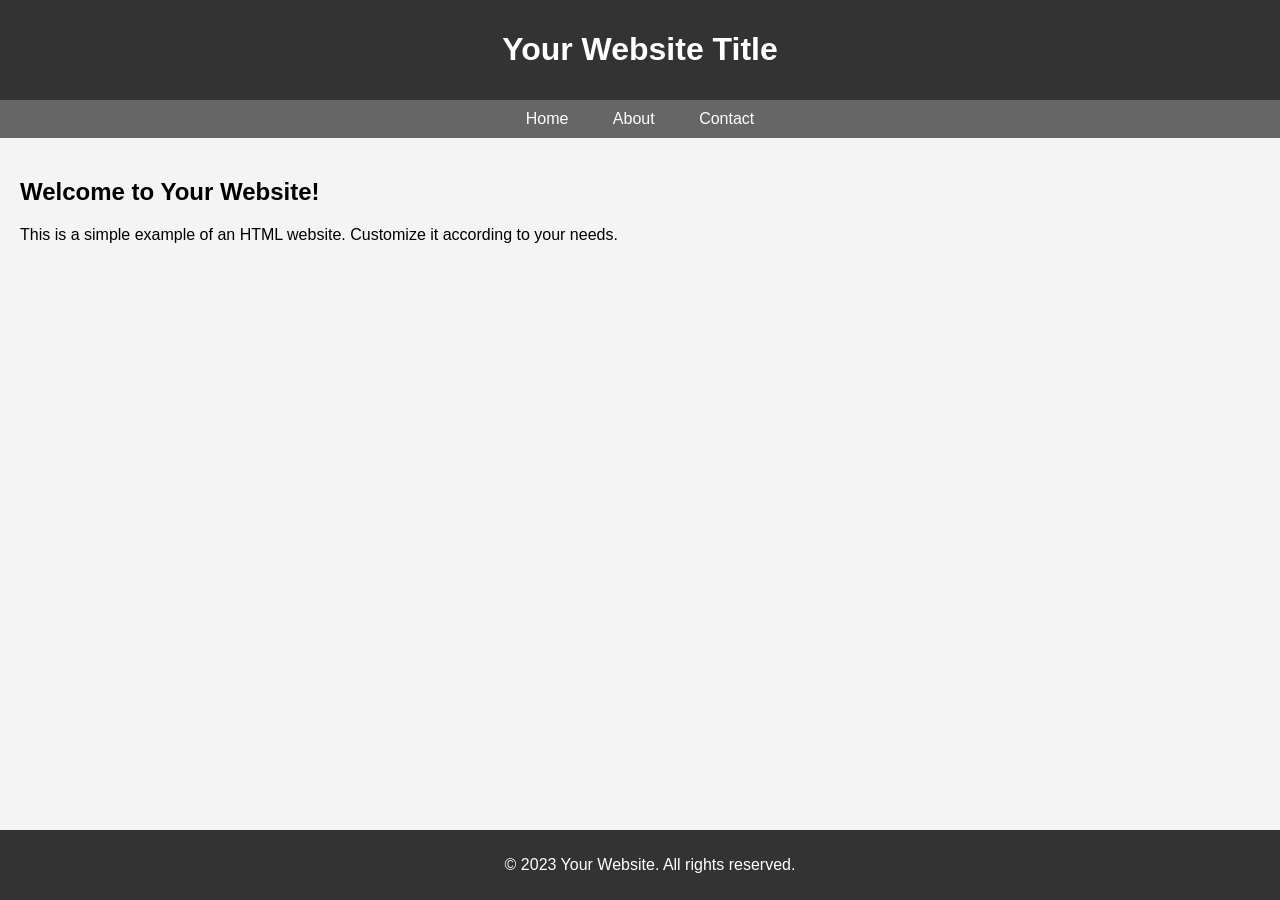
==== index.html @ 0302cda3 "Update index.html" ====
<!DOCTYPE html>
<html lang="en">

<head>
    <meta charset="UTF-8">
    <meta name="viewport" content="width=device-width, initial-scale=1.0">
    <title>Your Website Title</title>
    <style>
        body {
            font-family: Arial, sans-serif;
            margin: 0;
            padding: 0;
            background-color: #f4f4f4;
        }

        header {
            background-color: #333;
            padding: 10px;
            text-align: center;
            color: white;
        }

        nav {
            background-color: #666;
            padding: 10px;
            text-align: center;
        }

        nav a {
            color: white;
            text-decoration: none;
            padding: 10px;
            margin: 0 10px;
        }

        main {
            padding: 20px;
        }

        footer {
            background-color: #333;
            color: white;
            text-align: center;
            padding: 10px;
            position: absolute;
            bottom: 0;
            width: 100%;
        }
    </style>
</head>

<body>

    <header>
        <h1>Your Website Title</h1>
    </header>

    <nav>
        <a href="#home">Home</a>
        <a href="#about">About</a>
        <a href="#contact">Contact</a>
    </nav>

    <main>
        <h2>Welcome to Your Website!</h2>
        <p>This is a simple example of an HTML website. Customize it according to your needs.</p>
    </main>

    <footer>
        <p>&copy; 2023 Your Website. All rights reserved.</p>
    </footer>

</body>

</html>
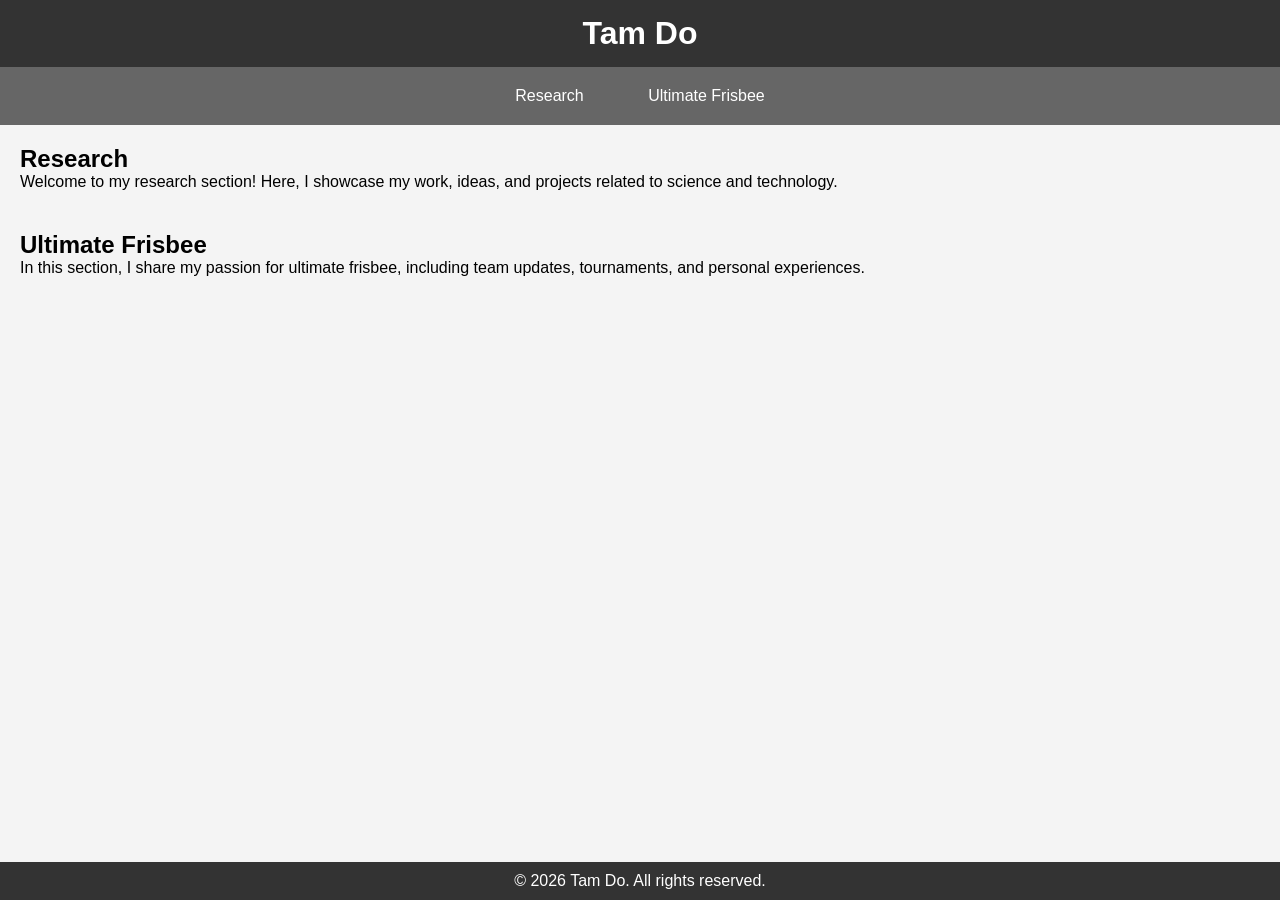
==== commit b981b05c: "Update index.html" ====
--- a/index.html
+++ b/index.html
@@ -4,18 +4,34 @@
 <head>
     <meta charset="UTF-8">
     <meta name="viewport" content="width=device-width, initial-scale=1.0">
-    <title>Your Website Title</title>
+    <meta name="description" content="Tam Do's personal website showcasing research and ultimate frisbee interests.">
+    <meta name="keywords" content="Tam Do, research, ultimate frisbee, personal website">
+    <meta name="author" content="Tam Do">
+    <meta property="og:title" content="Tam Do">
+    <meta property="og:description" content="Explore Tam Do's research and passion for ultimate frisbee.">
+    <meta property="og:image" content="path/to/image.jpg">
+    <meta property="og:url" content="https://yourwebsite.github.io">
+    <meta property="og:type" content="website">
+    <title>Tam Do</title>
     <style>
+        /* Reset */
+        * {
+            margin: 0;
+            padding: 0;
+            box-sizing: border-box;
+        }
+
         body {
             font-family: Arial, sans-serif;
-            margin: 0;
-            padding: 0;
             background-color: #f4f4f4;
+            display: flex;
+            flex-direction: column;
+            min-height: 100vh;
         }
 
         header {
             background-color: #333;
-            padding: 10px;
+            padding: 15px;
             text-align: center;
             color: white;
         }
@@ -29,12 +45,23 @@
         nav a {
             color: white;
             text-decoration: none;
-            padding: 10px;
+            padding: 10px 20px;
             margin: 0 10px;
+            display: inline-block;
+        }
+
+        nav a:hover {
+            background-color: #444;
+            border-radius: 5px;
         }
 
         main {
             padding: 20px;
+            flex: 1;
+        }
+
+        section {
+            margin-bottom: 40px;
         }
 
         footer {
@@ -42,9 +69,7 @@
             color: white;
             text-align: center;
             padding: 10px;
-            position: absolute;
-            bottom: 0;
-            width: 100%;
+            margin-top: auto;
         }
     </style>
 </head>
@@ -52,22 +77,31 @@
 <body>
 
     <header>
-        <h1>Your Website Title</h1>
+        <h1>Tam Do</h1>
     </header>
 
     <nav>
-        <a href="#home">Home</a>
-        <a href="#about">About</a>
-        <a href="#contact">Contact</a>
+        <a href="#research" aria-label="Research">Research</a>
+        <a href="#ultimate-frisbee" aria-label="Ultimate Frisbee">Ultimate Frisbee</a>
     </nav>
 
     <main>
-        <h2>Welcome to Your Website!</h2>
-        <p>This is a simple example of an HTML website. Customize it according to your needs.</p>
+        <section id="research">
+            <h2>Research</h2>
+            <p>Welcome to my research section! Here, I showcase my work, ideas, and projects related to science and technology.</p>
+        </section>
+
+        <section id="ultimate-frisbee">
+            <h2>Ultimate Frisbee</h2>
+            <p>In this section, I share my passion for ultimate frisbee, including team updates, tournaments, and personal experiences.</p>
+        </section>
     </main>
 
     <footer>
-        <p>&copy; 2023 Your Website. All rights reserved.</p>
+        <p>&copy; <span id="year"></span> Tam Do. All rights reserved.</p>
+        <script>
+            document.getElementById('year').textContent = new Date().getFullYear();
+        </script>
     </footer>
 
 </body>
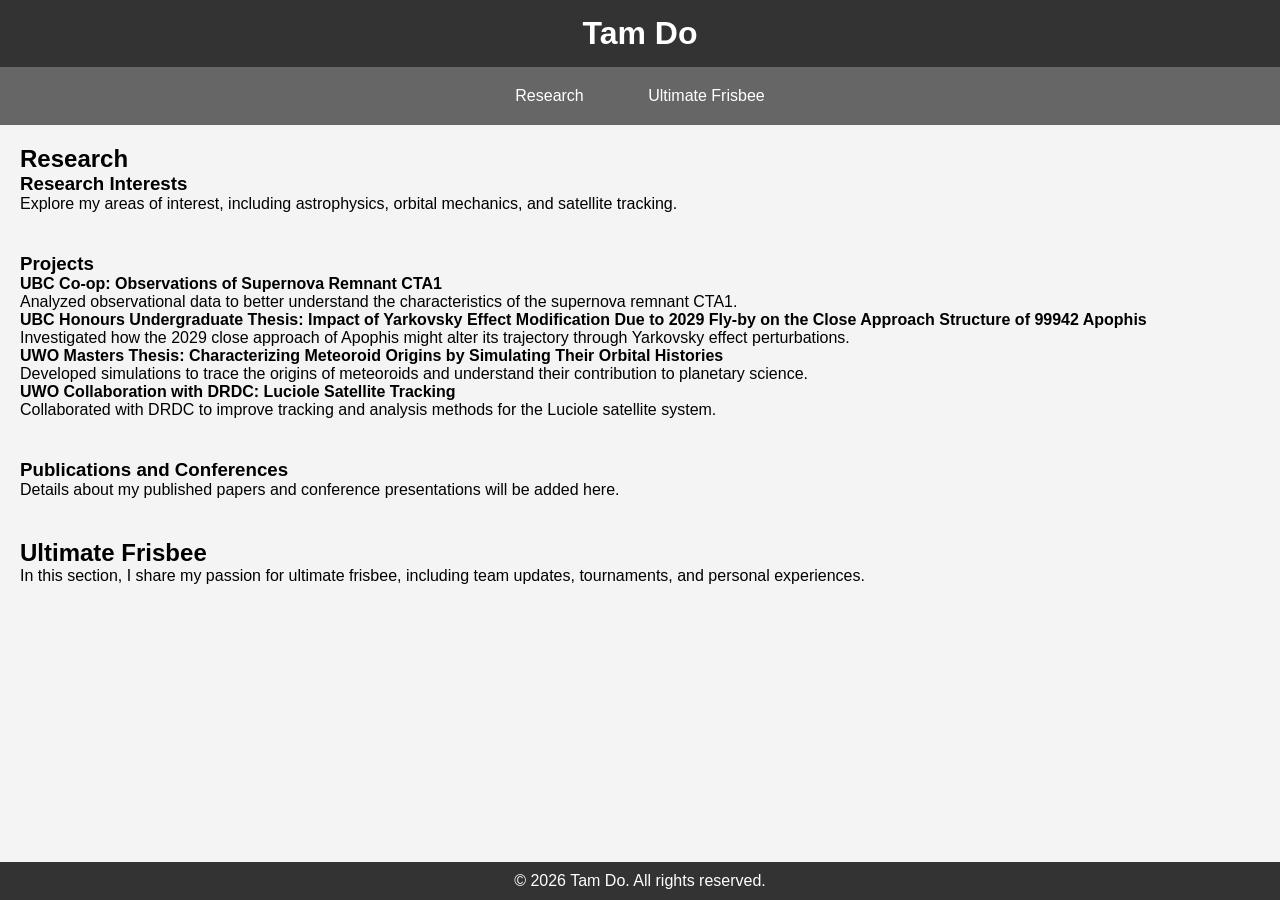
==== commit 38817f9c: "Update research section" ====
--- a/index.html
+++ b/index.html
@@ -88,7 +88,32 @@
     <main>
         <section id="research">
             <h2>Research</h2>
-            <p>Welcome to my research section! Here, I showcase my work, ideas, and projects related to science and technology.</p>
+
+            <section id="research-interests">
+                <h3>Research Interests</h3>
+                <p>Explore my areas of interest, including astrophysics, orbital mechanics, and satellite tracking.</p>
+            </section>
+
+            <section id="projects">
+                <h3>Projects</h3>
+
+                <h4>UBC Co-op: Observations of Supernova Remnant CTA1</h4>
+                <p>Analyzed observational data to better understand the characteristics of the supernova remnant CTA1.</p>
+
+                <h4>UBC Honours Undergraduate Thesis: Impact of Yarkovsky Effect Modification Due to 2029 Fly-by on the Close Approach Structure of 99942 Apophis</h4>
+                <p>Investigated how the 2029 close approach of Apophis might alter its trajectory through Yarkovsky effect perturbations.</p>
+
+                <h4>UWO Masters Thesis: Characterizing Meteoroid Origins by Simulating Their Orbital Histories</h4>
+                <p>Developed simulations to trace the origins of meteoroids and understand their contribution to planetary science.</p>
+
+                <h4>UWO Collaboration with DRDC: Luciole Satellite Tracking</h4>
+                <p>Collaborated with DRDC to improve tracking and analysis methods for the Luciole satellite system.</p>
+            </section>
+
+            <section id="publications-conferences">
+                <h3>Publications and Conferences</h3>
+                <p>Details about my published papers and conference presentations will be added here.</p>
+            </section>
         </section>
 
         <section id="ultimate-frisbee">
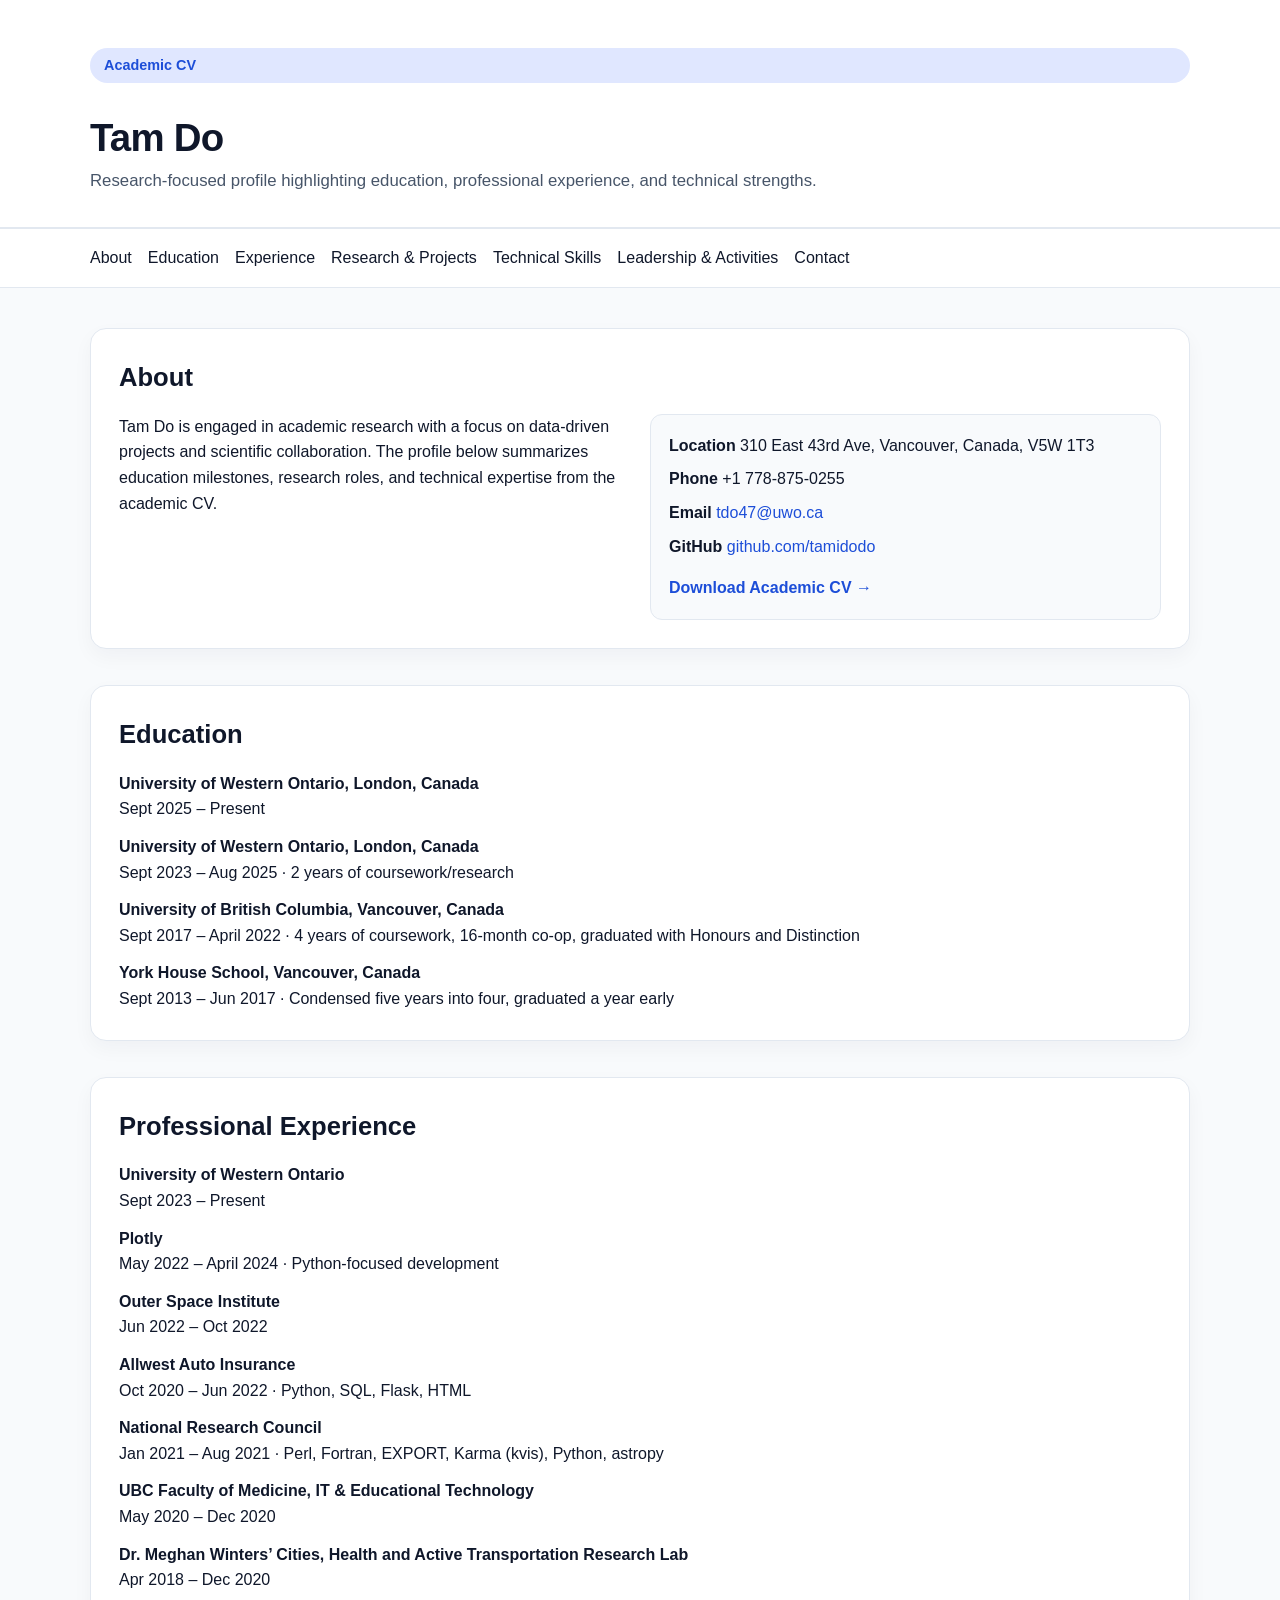
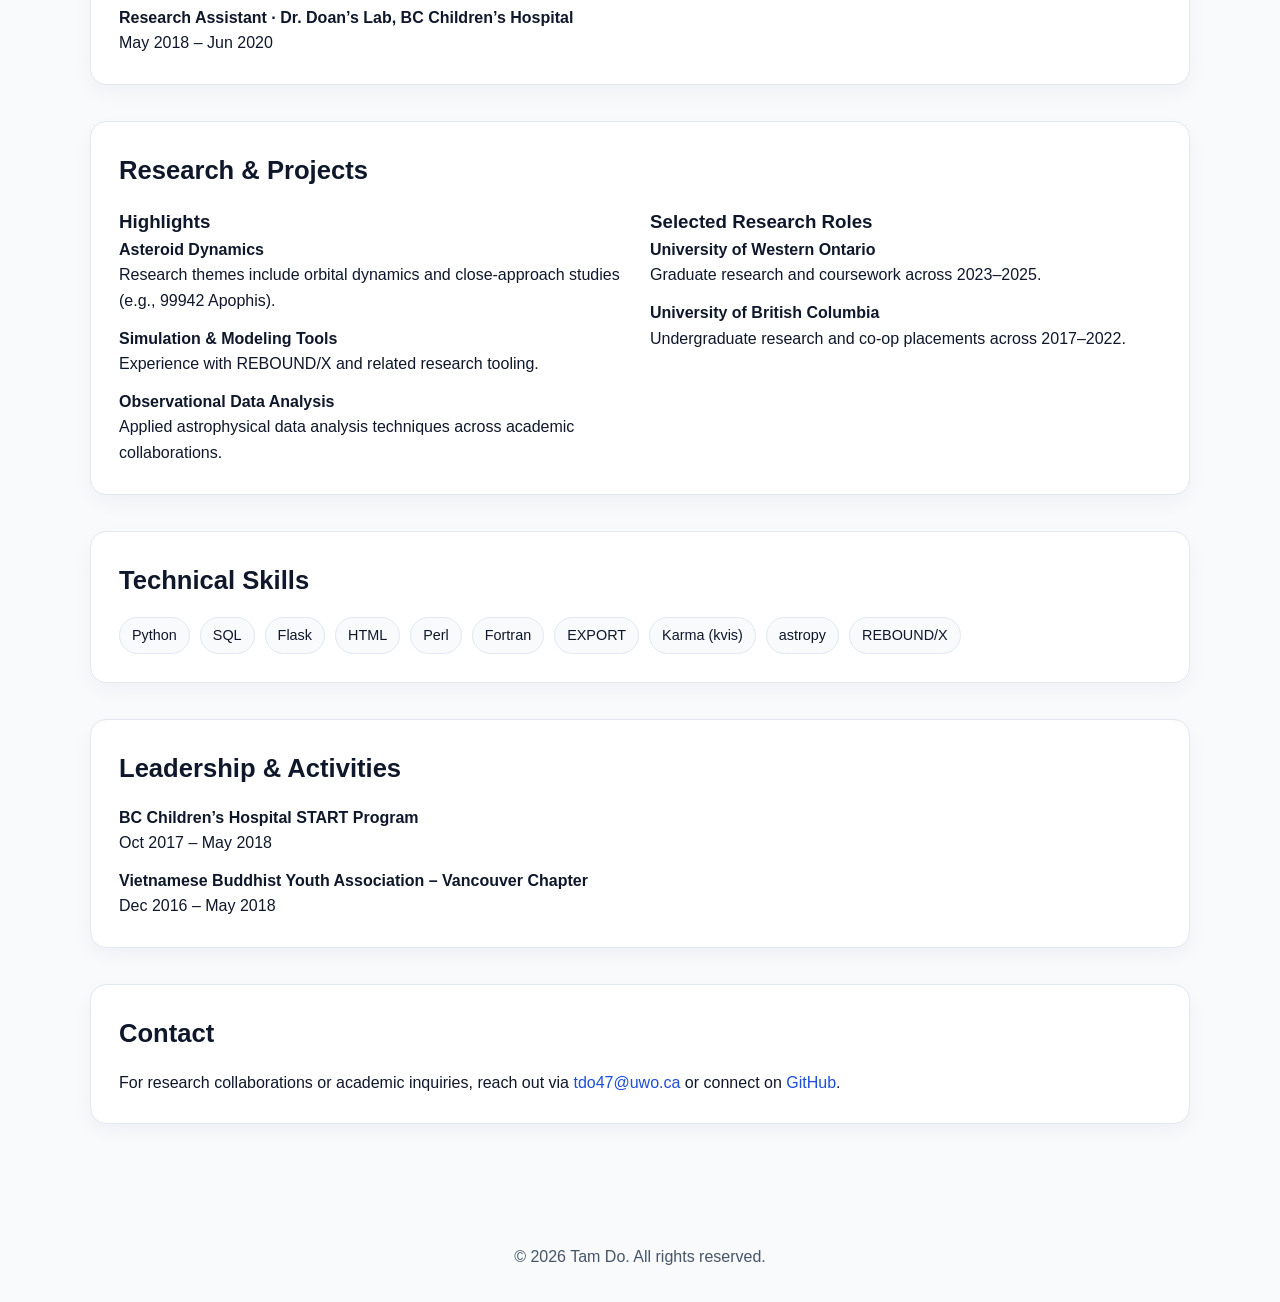
==== commit c878e14d: "Revamp CV website layout" ====
--- a/index.html
+++ b/index.html
@@ -1,20 +1,27 @@
 <!DOCTYPE html>
 <html lang="en">
-
 <head>
     <meta charset="UTF-8">
     <meta name="viewport" content="width=device-width, initial-scale=1.0">
-    <meta name="description" content="Tam Do's personal website showcasing research and ultimate frisbee interests.">
-    <meta name="keywords" content="Tam Do, research, ultimate frisbee, personal website">
+    <meta name="description" content="Academic profile and CV highlights for Tam Do.">
+    <meta name="keywords" content="Tam Do, academic CV, research, astrophysics, orbital dynamics">
     <meta name="author" content="Tam Do">
-    <meta property="og:title" content="Tam Do">
-    <meta property="og:description" content="Explore Tam Do's research and passion for ultimate frisbee.">
-    <meta property="og:image" content="path/to/image.jpg">
-    <meta property="og:url" content="https://yourwebsite.github.io">
+    <meta property="og:title" content="Tam Do | Academic Profile">
+    <meta property="og:description" content="Education, research, and experience highlights from Tam Do's academic CV.">
     <meta property="og:type" content="website">
-    <title>Tam Do</title>
+    <title>Tam Do | Academic Profile</title>
     <style>
-        /* Reset */
+        :root {
+            color-scheme: light;
+            --ink: #0f172a;
+            --muted: #475569;
+            --accent: #1d4ed8;
+            --accent-soft: #e0e7ff;
+            --surface: #ffffff;
+            --surface-muted: #f8fafc;
+            --border: #e2e8f0;
+        }
+
         * {
             margin: 0;
             padding: 0;
@@ -22,113 +29,355 @@
         }
 
         body {
-            font-family: Arial, sans-serif;
-            background-color: #f4f4f4;
+            font-family: "Inter", "Segoe UI", sans-serif;
+            color: var(--ink);
+            background: var(--surface-muted);
+            line-height: 1.6;
+        }
+
+        a {
+            color: var(--accent);
+            text-decoration: none;
+        }
+
+        a:hover,
+        a:focus {
+            text-decoration: underline;
+        }
+
+        header {
+            background: var(--surface);
+            border-bottom: 1px solid var(--border);
+        }
+
+        .container {
+            width: min(1100px, 92vw);
+            margin: 0 auto;
+        }
+
+        .hero {
+            display: grid;
+            gap: 24px;
+            padding: 48px 0 32px;
+        }
+
+        .hero h1 {
+            font-size: clamp(2.2rem, 3vw, 3rem);
+            letter-spacing: -0.02em;
+        }
+
+        .hero p {
+            color: var(--muted);
+            font-size: 1.05rem;
+        }
+
+        .tagline {
+            display: inline-flex;
+            align-items: center;
+            gap: 10px;
+            padding: 6px 14px;
+            border-radius: 999px;
+            background: var(--accent-soft);
+            color: var(--accent);
+            font-weight: 600;
+            font-size: 0.9rem;
+        }
+
+        nav {
+            background: var(--surface);
+            border-top: 1px solid var(--border);
+            border-bottom: 1px solid var(--border);
+        }
+
+        nav ul {
             display: flex;
-            flex-direction: column;
-            min-height: 100vh;
-        }
-
-        header {
-            background-color: #333;
-            padding: 15px;
+            flex-wrap: wrap;
+            gap: 16px;
+            list-style: none;
+            padding: 16px 0;
+        }
+
+        nav a {
+            color: var(--ink);
+            font-weight: 500;
+        }
+
+        main {
+            padding: 40px 0 60px;
+        }
+
+        section {
+            margin-bottom: 36px;
+            background: var(--surface);
+            border: 1px solid var(--border);
+            border-radius: 16px;
+            padding: 28px;
+            box-shadow: 0 8px 20px rgba(15, 23, 42, 0.04);
+        }
+
+        section h2 {
+            margin-bottom: 16px;
+            font-size: 1.6rem;
+        }
+
+        .grid {
+            display: grid;
+            gap: 20px;
+        }
+
+        .two-column {
+            grid-template-columns: repeat(auto-fit, minmax(260px, 1fr));
+        }
+
+        .list {
+            list-style: none;
+            display: grid;
+            gap: 12px;
+        }
+
+        .list strong {
+            display: block;
+            font-weight: 600;
+        }
+
+        .chips {
+            display: flex;
+            flex-wrap: wrap;
+            gap: 10px;
+        }
+
+        .chip {
+            background: var(--surface-muted);
+            border: 1px solid var(--border);
+            padding: 6px 12px;
+            border-radius: 999px;
+            font-size: 0.9rem;
+        }
+
+        footer {
+            padding: 24px 0 32px;
             text-align: center;
-            color: white;
-        }
-
-        nav {
-            background-color: #666;
-            padding: 10px;
-            text-align: center;
-        }
-
-        nav a {
-            color: white;
-            text-decoration: none;
-            padding: 10px 20px;
-            margin: 0 10px;
-            display: inline-block;
-        }
-
-        nav a:hover {
-            background-color: #444;
-            border-radius: 5px;
-        }
-
-        main {
-            padding: 20px;
-            flex: 1;
-        }
-
-        section {
-            margin-bottom: 40px;
-        }
-
-        footer {
-            background-color: #333;
-            color: white;
-            text-align: center;
-            padding: 10px;
-            margin-top: auto;
+            color: var(--muted);
+        }
+
+        .contact-card {
+            background: var(--surface-muted);
+            border: 1px solid var(--border);
+            border-radius: 12px;
+            padding: 18px;
+        }
+
+        .contact-card p {
+            margin-bottom: 8px;
+        }
+
+        .cv-link {
+            display: inline-flex;
+            align-items: center;
+            gap: 8px;
+            margin-top: 8px;
+            font-weight: 600;
+        }
+
+        @media (max-width: 720px) {
+            nav ul {
+                gap: 10px;
+            }
+
+            section {
+                padding: 22px;
+            }
         }
     </style>
 </head>
-
 <body>
-
     <header>
-        <h1>Tam Do</h1>
+        <div class="container hero">
+            <span class="tagline">Academic CV</span>
+            <div>
+                <h1>Tam Do</h1>
+                <p>Research-focused profile highlighting education, professional experience, and technical strengths.</p>
+            </div>
+        </div>
     </header>
 
     <nav>
-        <a href="#research" aria-label="Research">Research</a>
-        <a href="#ultimate-frisbee" aria-label="Ultimate Frisbee">Ultimate Frisbee</a>
+        <div class="container">
+            <ul>
+                <li><a href="#about">About</a></li>
+                <li><a href="#education">Education</a></li>
+                <li><a href="#experience">Experience</a></li>
+                <li><a href="#research">Research &amp; Projects</a></li>
+                <li><a href="#skills">Technical Skills</a></li>
+                <li><a href="#activities">Leadership &amp; Activities</a></li>
+                <li><a href="#contact">Contact</a></li>
+            </ul>
+        </div>
     </nav>
 
-    <main>
+    <main class="container">
+        <section id="about">
+            <h2>About</h2>
+            <div class="grid two-column">
+                <div>
+                    <p>
+                        Tam Do is engaged in academic research with a focus on data-driven projects and scientific
+                        collaboration. The profile below summarizes education milestones, research roles, and
+                        technical expertise from the academic CV.
+                    </p>
+                </div>
+                <div class="contact-card">
+                    <p><strong>Location</strong> 310 East 43rd Ave, Vancouver, Canada, V5W 1T3</p>
+                    <p><strong>Phone</strong> +1 778-875-0255</p>
+                    <p><strong>Email</strong> <a href="mailto:tdo47@uwo.ca">tdo47@uwo.ca</a></p>
+                    <p><strong>GitHub</strong> <a href="https://github.com/tamidodo">github.com/tamidodo</a></p>
+                    <a class="cv-link" href="Academic_CV.pdf">Download Academic CV →</a>
+                </div>
+            </div>
+        </section>
+
+        <section id="education">
+            <h2>Education</h2>
+            <ul class="list">
+                <li>
+                    <strong>University of Western Ontario, London, Canada</strong>
+                    <span>Sept 2025 – Present</span>
+                </li>
+                <li>
+                    <strong>University of Western Ontario, London, Canada</strong>
+                    <span>Sept 2023 – Aug 2025 · 2 years of coursework/research</span>
+                </li>
+                <li>
+                    <strong>University of British Columbia, Vancouver, Canada</strong>
+                    <span>Sept 2017 – April 2022 · 4 years of coursework, 16-month co-op, graduated with Honours and Distinction</span>
+                </li>
+                <li>
+                    <strong>York House School, Vancouver, Canada</strong>
+                    <span>Sept 2013 – Jun 2017 · Condensed five years into four, graduated a year early</span>
+                </li>
+            </ul>
+        </section>
+
+        <section id="experience">
+            <h2>Professional Experience</h2>
+            <ul class="list">
+                <li>
+                    <strong>University of Western Ontario</strong>
+                    <span>Sept 2023 – Present</span>
+                </li>
+                <li>
+                    <strong>Plotly</strong>
+                    <span>May 2022 – April 2024 · Python-focused development</span>
+                </li>
+                <li>
+                    <strong>Outer Space Institute</strong>
+                    <span>Jun 2022 – Oct 2022</span>
+                </li>
+                <li>
+                    <strong>Allwest Auto Insurance</strong>
+                    <span>Oct 2020 – Jun 2022 · Python, SQL, Flask, HTML</span>
+                </li>
+                <li>
+                    <strong>National Research Council</strong>
+                    <span>Jan 2021 – Aug 2021 · Perl, Fortran, EXPORT, Karma (kvis), Python, astropy</span>
+                </li>
+                <li>
+                    <strong>UBC Faculty of Medicine, IT &amp; Educational Technology</strong>
+                    <span>May 2020 – Dec 2020</span>
+                </li>
+                <li>
+                    <strong>Dr. Meghan Winters’ Cities, Health and Active Transportation Research Lab</strong>
+                    <span>Apr 2018 – Dec 2020</span>
+                </li>
+                <li>
+                    <strong>Research Assistant · Dr. Doan’s Lab, BC Children’s Hospital</strong>
+                    <span>May 2018 – Jun 2020</span>
+                </li>
+            </ul>
+        </section>
+
         <section id="research">
-            <h2>Research</h2>
-
-            <section id="research-interests">
-                <h3>Research Interests</h3>
-                <p>Explore my areas of interest, including astrophysics, orbital mechanics, and satellite tracking.</p>
-            </section>
-
-            <section id="projects">
-                <h3>Projects</h3>
-
-                <h4>UBC Co-op: Observations of Supernova Remnant CTA1</h4>
-                <p>Analyzed observational data to better understand the characteristics of the supernova remnant CTA1.</p>
-
-                <h4>UBC Honours Undergraduate Thesis: Impact of Yarkovsky Effect Modification Due to 2029 Fly-by on the Close Approach Structure of 99942 Apophis</h4>
-                <p>Investigated how the 2029 close approach of Apophis might alter its trajectory through Yarkovsky effect perturbations.</p>
-
-                <h4>UWO Masters Thesis: Characterizing Meteoroid Origins by Simulating Their Orbital Histories</h4>
-                <p>Developed simulations to trace the origins of meteoroids and understand their contribution to planetary science.</p>
-
-                <h4>UWO Collaboration with DRDC: Luciole Satellite Tracking</h4>
-                <p>Collaborated with DRDC to improve tracking and analysis methods for the Luciole satellite system.</p>
-            </section>
-
-            <section id="publications-conferences">
-                <h3>Publications and Conferences</h3>
-                <p>Details about my published papers and conference presentations will be added here.</p>
-            </section>
-        </section>
-
-        <section id="ultimate-frisbee">
-            <h2>Ultimate Frisbee</h2>
-            <p>In this section, I share my passion for ultimate frisbee, including team updates, tournaments, and personal experiences.</p>
+            <h2>Research &amp; Projects</h2>
+            <div class="grid two-column">
+                <div>
+                    <h3>Highlights</h3>
+                    <ul class="list">
+                        <li>
+                            <strong>Asteroid Dynamics</strong>
+                            <span>Research themes include orbital dynamics and close-approach studies (e.g., 99942 Apophis).</span>
+                        </li>
+                        <li>
+                            <strong>Simulation &amp; Modeling Tools</strong>
+                            <span>Experience with REBOUND/X and related research tooling.</span>
+                        </li>
+                        <li>
+                            <strong>Observational Data Analysis</strong>
+                            <span>Applied astrophysical data analysis techniques across academic collaborations.</span>
+                        </li>
+                    </ul>
+                </div>
+                <div>
+                    <h3>Selected Research Roles</h3>
+                    <ul class="list">
+                        <li>
+                            <strong>University of Western Ontario</strong>
+                            <span>Graduate research and coursework across 2023–2025.</span>
+                        </li>
+                        <li>
+                            <strong>University of British Columbia</strong>
+                            <span>Undergraduate research and co-op placements across 2017–2022.</span>
+                        </li>
+                    </ul>
+                </div>
+            </div>
+        </section>
+
+        <section id="skills">
+            <h2>Technical Skills</h2>
+            <div class="chips">
+                <span class="chip">Python</span>
+                <span class="chip">SQL</span>
+                <span class="chip">Flask</span>
+                <span class="chip">HTML</span>
+                <span class="chip">Perl</span>
+                <span class="chip">Fortran</span>
+                <span class="chip">EXPORT</span>
+                <span class="chip">Karma (kvis)</span>
+                <span class="chip">astropy</span>
+                <span class="chip">REBOUND/X</span>
+            </div>
+        </section>
+
+        <section id="activities">
+            <h2>Leadership &amp; Activities</h2>
+            <ul class="list">
+                <li>
+                    <strong>BC Children’s Hospital START Program</strong>
+                    <span>Oct 2017 – May 2018</span>
+                </li>
+                <li>
+                    <strong>Vietnamese Buddhist Youth Association – Vancouver Chapter</strong>
+                    <span>Dec 2016 – May 2018</span>
+                </li>
+            </ul>
+        </section>
+
+        <section id="contact">
+            <h2>Contact</h2>
+            <p>
+                For research collaborations or academic inquiries, reach out via
+                <a href="mailto:tdo47@uwo.ca">tdo47@uwo.ca</a> or connect on
+                <a href="https://github.com/tamidodo">GitHub</a>.
+            </p>
         </section>
     </main>
 
     <footer>
         <p>&copy; <span id="year"></span> Tam Do. All rights reserved.</p>
-        <script>
-            document.getElementById('year').textContent = new Date().getFullYear();
-        </script>
     </footer>
 
+    <script>
+        document.getElementById('year').textContent = new Date().getFullYear();
+    </script>
 </body>
-
 </html>
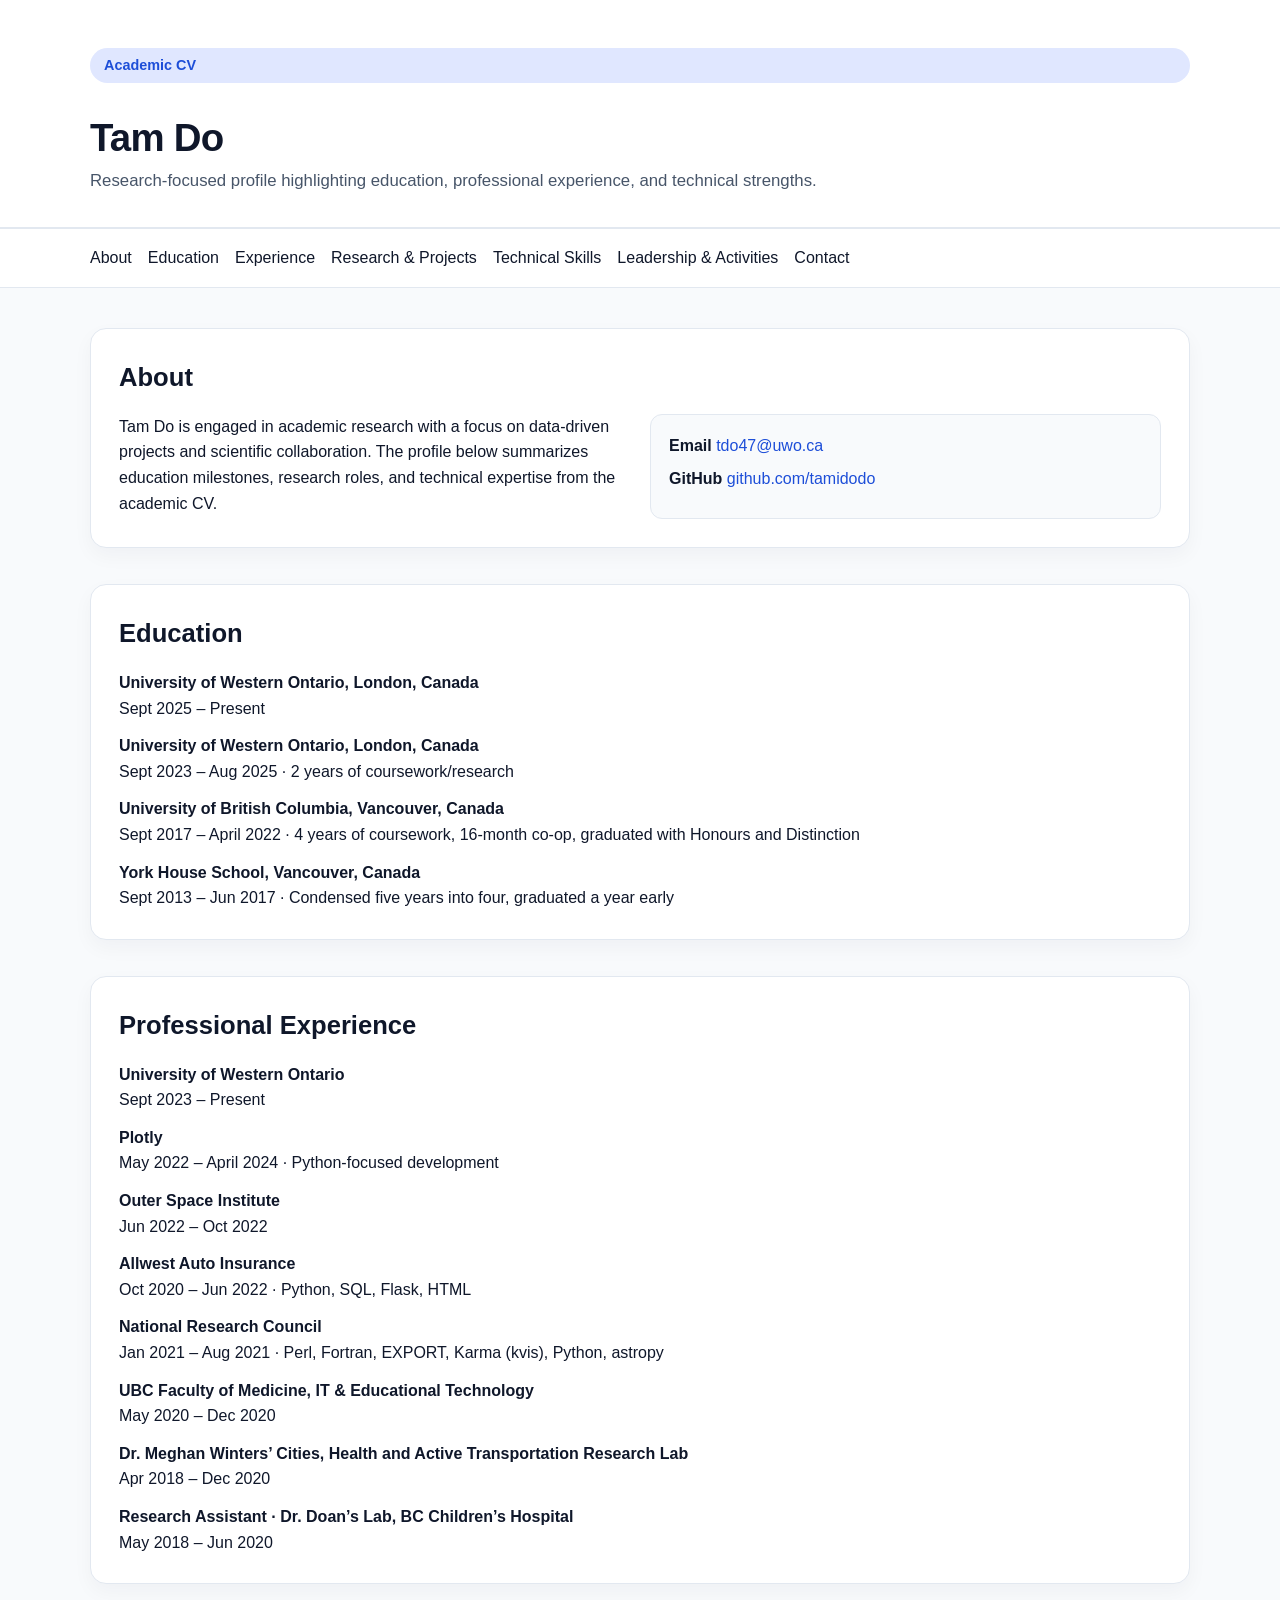
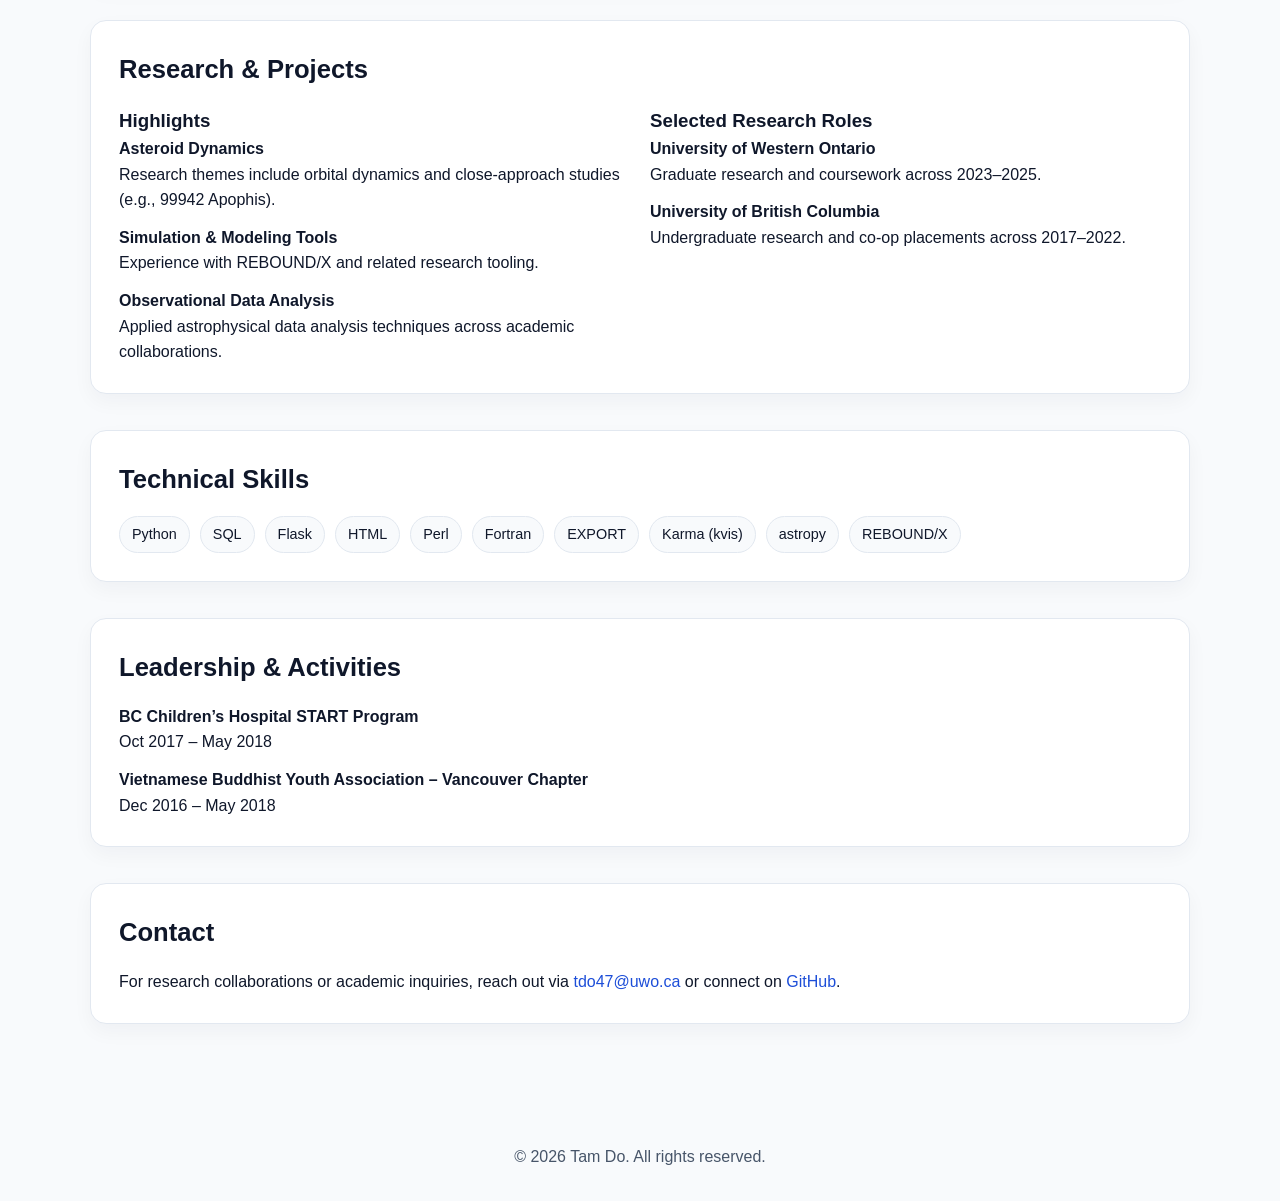
==== commit a8f24b72: "remove info" ====
--- a/index.html
+++ b/index.html
@@ -227,11 +227,8 @@
                     </p>
                 </div>
                 <div class="contact-card">
-                    <p><strong>Location</strong> 310 East 43rd Ave, Vancouver, Canada, V5W 1T3</p>
-                    <p><strong>Phone</strong> +1 778-875-0255</p>
                     <p><strong>Email</strong> <a href="mailto:tdo47@uwo.ca">tdo47@uwo.ca</a></p>
                     <p><strong>GitHub</strong> <a href="https://github.com/tamidodo">github.com/tamidodo</a></p>
-                    <a class="cv-link" href="Academic_CV.pdf">Download Academic CV →</a>
                 </div>
             </div>
         </section>
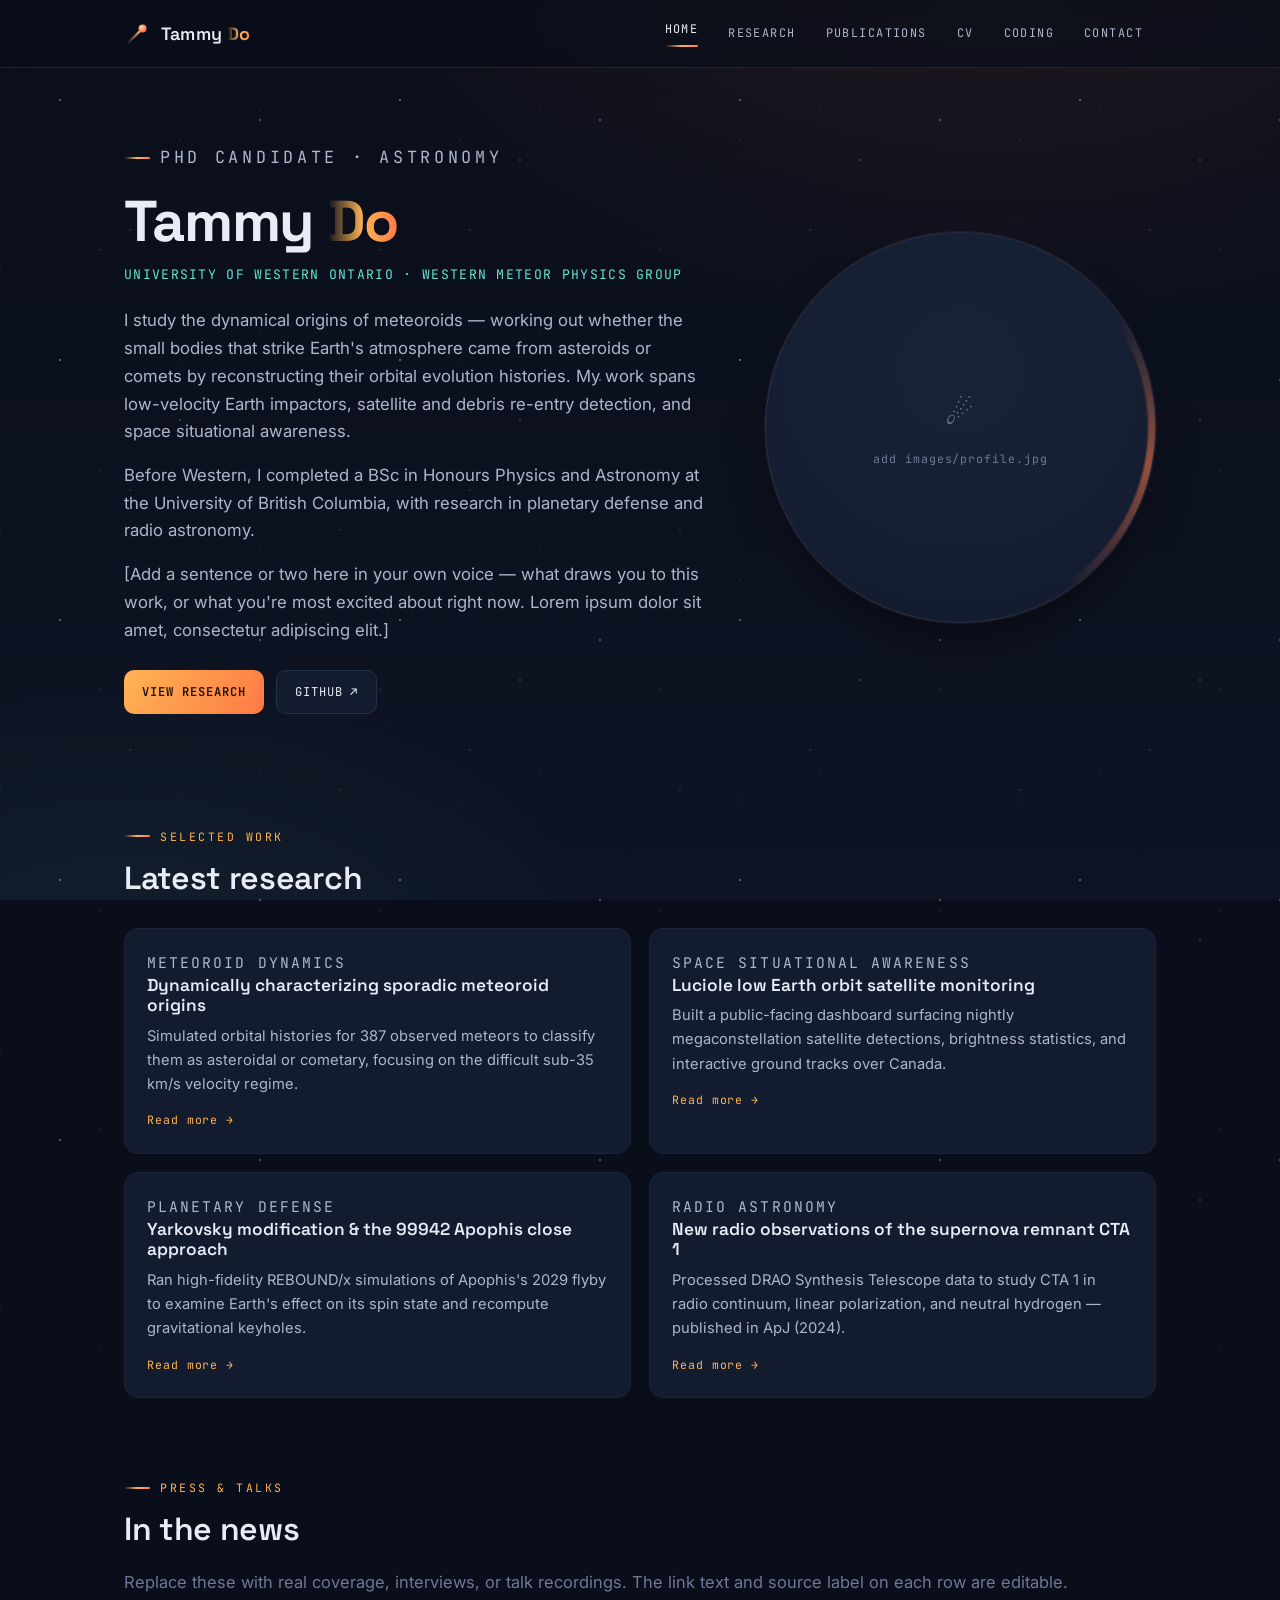
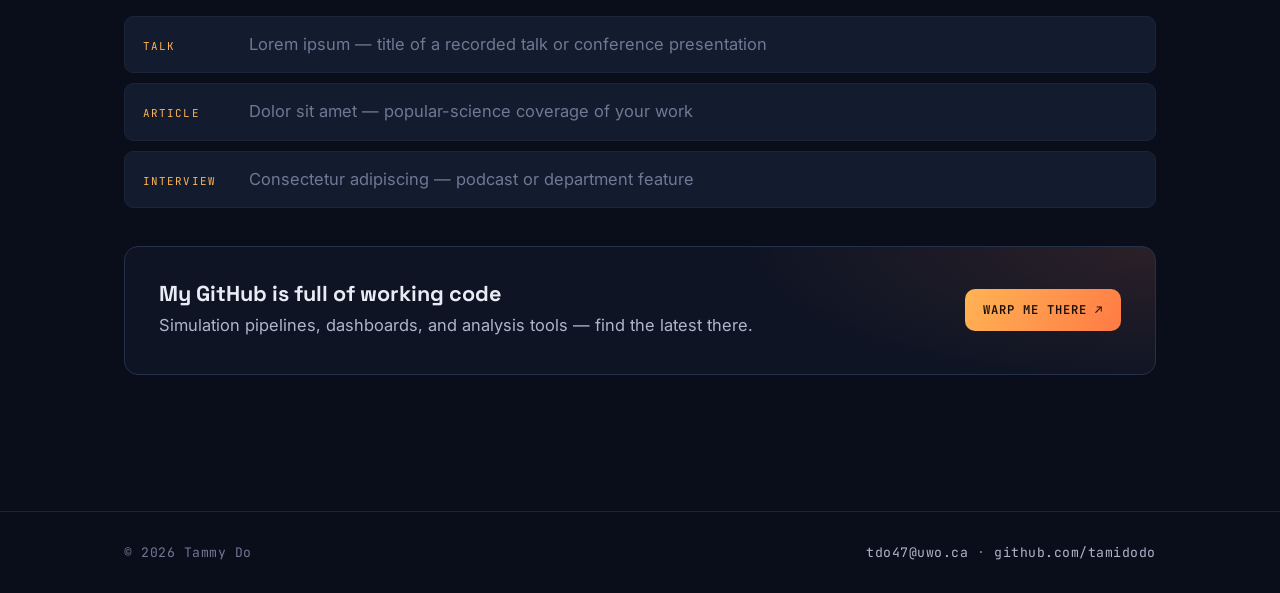
==== commit e0eea6ff: "new template" ====
--- a/index.html
+++ b/index.html
@@ -1,380 +1,144 @@
 <!DOCTYPE html>
 <html lang="en">
 <head>
-    <meta charset="UTF-8">
-    <meta name="viewport" content="width=device-width, initial-scale=1.0">
-    <meta name="description" content="Academic profile and CV highlights for Tam Do.">
-    <meta name="keywords" content="Tam Do, academic CV, research, astrophysics, orbital dynamics">
-    <meta name="author" content="Tam Do">
-    <meta property="og:title" content="Tam Do | Academic Profile">
-    <meta property="og:description" content="Education, research, and experience highlights from Tam Do's academic CV.">
-    <meta property="og:type" content="website">
-    <title>Tam Do | Academic Profile</title>
-    <style>
-        :root {
-            color-scheme: light;
-            --ink: #0f172a;
-            --muted: #475569;
-            --accent: #1d4ed8;
-            --accent-soft: #e0e7ff;
-            --surface: #ffffff;
-            --surface-muted: #f8fafc;
-            --border: #e2e8f0;
-        }
-
-        * {
-            margin: 0;
-            padding: 0;
-            box-sizing: border-box;
-        }
-
-        body {
-            font-family: "Inter", "Segoe UI", sans-serif;
-            color: var(--ink);
-            background: var(--surface-muted);
-            line-height: 1.6;
-        }
-
-        a {
-            color: var(--accent);
-            text-decoration: none;
-        }
-
-        a:hover,
-        a:focus {
-            text-decoration: underline;
-        }
-
-        header {
-            background: var(--surface);
-            border-bottom: 1px solid var(--border);
-        }
-
-        .container {
-            width: min(1100px, 92vw);
-            margin: 0 auto;
-        }
-
-        .hero {
-            display: grid;
-            gap: 24px;
-            padding: 48px 0 32px;
-        }
-
-        .hero h1 {
-            font-size: clamp(2.2rem, 3vw, 3rem);
-            letter-spacing: -0.02em;
-        }
-
-        .hero p {
-            color: var(--muted);
-            font-size: 1.05rem;
-        }
-
-        .tagline {
-            display: inline-flex;
-            align-items: center;
-            gap: 10px;
-            padding: 6px 14px;
-            border-radius: 999px;
-            background: var(--accent-soft);
-            color: var(--accent);
-            font-weight: 600;
-            font-size: 0.9rem;
-        }
-
-        nav {
-            background: var(--surface);
-            border-top: 1px solid var(--border);
-            border-bottom: 1px solid var(--border);
-        }
-
-        nav ul {
-            display: flex;
-            flex-wrap: wrap;
-            gap: 16px;
-            list-style: none;
-            padding: 16px 0;
-        }
-
-        nav a {
-            color: var(--ink);
-            font-weight: 500;
-        }
-
-        main {
-            padding: 40px 0 60px;
-        }
-
-        section {
-            margin-bottom: 36px;
-            background: var(--surface);
-            border: 1px solid var(--border);
-            border-radius: 16px;
-            padding: 28px;
-            box-shadow: 0 8px 20px rgba(15, 23, 42, 0.04);
-        }
-
-        section h2 {
-            margin-bottom: 16px;
-            font-size: 1.6rem;
-        }
-
-        .grid {
-            display: grid;
-            gap: 20px;
-        }
-
-        .two-column {
-            grid-template-columns: repeat(auto-fit, minmax(260px, 1fr));
-        }
-
-        .list {
-            list-style: none;
-            display: grid;
-            gap: 12px;
-        }
-
-        .list strong {
-            display: block;
-            font-weight: 600;
-        }
-
-        .chips {
-            display: flex;
-            flex-wrap: wrap;
-            gap: 10px;
-        }
-
-        .chip {
-            background: var(--surface-muted);
-            border: 1px solid var(--border);
-            padding: 6px 12px;
-            border-radius: 999px;
-            font-size: 0.9rem;
-        }
-
-        footer {
-            padding: 24px 0 32px;
-            text-align: center;
-            color: var(--muted);
-        }
-
-        .contact-card {
-            background: var(--surface-muted);
-            border: 1px solid var(--border);
-            border-radius: 12px;
-            padding: 18px;
-        }
-
-        .contact-card p {
-            margin-bottom: 8px;
-        }
-
-        .cv-link {
-            display: inline-flex;
-            align-items: center;
-            gap: 8px;
-            margin-top: 8px;
-            font-weight: 600;
-        }
-
-        @media (max-width: 720px) {
-            nav ul {
-                gap: 10px;
-            }
-
-            section {
-                padding: 22px;
-            }
-        }
-    </style>
+<meta charset="UTF-8">
+<meta name="viewport" content="width=device-width, initial-scale=1">
+<title>Tammy Do — Astronomy</title>
+<meta name="description" content="Tammy Do — PhD candidate in Astronomy at the University of Western Ontario, studying the dynamical origins of meteoroids, satellite monitoring, and planetary defense.">
+<link rel="preconnect" href="https://fonts.googleapis.com">
+<link rel="preconnect" href="https://fonts.gstatic.com" crossorigin>
+<link href="https://fonts.googleapis.com/css2?family=Space+Grotesk:wght@400;500;600;700&family=Inter:wght@400;500;600&family=JetBrains+Mono:wght@400;500&display=swap" rel="stylesheet">
+<link rel="stylesheet" href="css/style.css">
 </head>
 <body>
-    <header>
-        <div class="container hero">
-            <span class="tagline">Academic CV</span>
-            <div>
-                <h1>Tam Do</h1>
-                <p>Research-focused profile highlighting education, professional experience, and technical strengths.</p>
-            </div>
+<div class="sky" aria-hidden="true"></div>
+<div class="meteor" aria-hidden="true"></div>
+
+<!-- NAV -->
+<header class="nav">
+  <div class="nav__inner">
+    <a class="brand" href="index.html">
+      <span class="brand__mark" aria-hidden="true">
+        <svg viewBox="0 0 26 26" fill="none">
+          <path d="M3 23 L15.5 10.5" stroke="url(#mg)" stroke-width="2.4" stroke-linecap="round"/>
+          <circle cx="18.5" cy="7.5" r="4" fill="url(#mg2)"/>
+          <defs>
+            <linearGradient id="mg" x1="3" y1="23" x2="15.5" y2="10.5" gradientUnits="userSpaceOnUse">
+              <stop stop-color="#ff7a45" stop-opacity="0"/><stop offset="1" stop-color="#ffb454"/>
+            </linearGradient>
+            <radialGradient id="mg2" cx="0.4" cy="0.35" r="0.7">
+              <stop stop-color="#ffd9a0"/><stop offset="1" stop-color="#ff5c3a"/>
+            </radialGradient>
+          </defs>
+        </svg>
+      </span>
+      <span>Tammy <b class="accent">Do</b></span>
+    </a>
+    <button class="nav__toggle" aria-label="Toggle menu">☰</button>
+    <ul class="menu">
+      <li><a href="index.html" class="active">Home</a></li>
+      <li><a href="research.html">Research</a></li>
+      <li><a href="publications.html">Publications</a></li>
+      <li><a href="cv.html">CV</a></li>
+      <li><a href="coding.html">Coding</a></li>
+      <li><a href="contact.html">Contact</a></li>
+    </ul>
+  </div>
+</header>
+
+<main>
+  <!-- HERO -->
+  <section class="hero wrap">
+    <div class="hero__grid">
+      <div>
+        <p class="eyebrow">PhD candidate · Astronomy</p>
+        <h1>Tammy <span class="accent">Do</span></h1>
+        <p class="role">University of Western Ontario · Western Meteor Physics Group</p>
+        <p>I study the dynamical origins of meteoroids — working out whether the small bodies that strike Earth's atmosphere came from asteroids or comets by reconstructing their orbital evolution histories. My work spans low-velocity Earth impactors, satellite and debris re-entry detection, and space situational awareness.</p>
+        <p>Before Western, I completed a BSc in Honours Physics and Astronomy at the University of British Columbia, with research in planetary defense and radio astronomy.</p>
+        <p class="lorem">[Add a sentence or two here in your own voice — what draws you to this work, or what you're most excited about right now. Lorem ipsum dolor sit amet, consectetur adipiscing elit.]</p>
+        <div class="hero__cta">
+          <a class="btn btn--solid" href="research.html">View research</a>
+          <a class="btn" href="https://github.com/tamidodo" target="_blank" rel="noopener">GitHub ↗</a>
         </div>
-    </header>
+      </div>
+      <div class="portrait">
+        <!-- Replace the placeholder below with: <img src="images/profile.jpg" alt="Tammy Do"> -->
+        <div class="portrait__ph">
+          <span>☄</span>
+          add images/profile.jpg
+        </div>
+      </div>
+    </div>
+  </section>
 
-    <nav>
-        <div class="container">
-            <ul>
-                <li><a href="#about">About</a></li>
-                <li><a href="#education">Education</a></li>
-                <li><a href="#experience">Experience</a></li>
-                <li><a href="#research">Research &amp; Projects</a></li>
-                <li><a href="#skills">Technical Skills</a></li>
-                <li><a href="#activities">Leadership &amp; Activities</a></li>
-                <li><a href="#contact">Contact</a></li>
-            </ul>
-        </div>
-    </nav>
+  <!-- LATEST RESEARCH -->
+  <section class="section wrap">
+    <div class="section__head">
+      <p class="eyebrow">Selected work</p>
+      <h2 class="section__title">Latest research</h2>
+    </div>
+    <div class="cards">
+      <a class="card" href="research.html#meteoroids">
+        <p class="card__tag">Meteoroid dynamics</p>
+        <h3>Dynamically characterizing sporadic meteoroid origins</h3>
+        <p>Simulated orbital histories for 387 observed meteors to classify them as asteroidal or cometary, focusing on the difficult sub-35 km/s velocity regime.</p>
+        <span class="card__more">Read more →</span>
+      </a>
+      <a class="card" href="research.html#luciole">
+        <p class="card__tag">Space situational awareness</p>
+        <h3>Luciole low Earth orbit satellite monitoring</h3>
+        <p>Built a public-facing dashboard surfacing nightly megaconstellation satellite detections, brightness statistics, and interactive ground tracks over Canada.</p>
+        <span class="card__more">Read more →</span>
+      </a>
+      <a class="card" href="research.html#apophis">
+        <p class="card__tag">Planetary defense</p>
+        <h3>Yarkovsky modification &amp; the 99942 Apophis close approach</h3>
+        <p>Ran high-fidelity REBOUND/x simulations of Apophis's 2029 flyby to examine Earth's effect on its spin state and recompute gravitational keyholes.</p>
+        <span class="card__more">Read more →</span>
+      </a>
+      <a class="card" href="research.html#cta1">
+        <p class="card__tag">Radio astronomy</p>
+        <h3>New radio observations of the supernova remnant CTA 1</h3>
+        <p>Processed DRAO Synthesis Telescope data to study CTA 1 in radio continuum, linear polarization, and neutral hydrogen — published in ApJ (2024).</p>
+        <span class="card__more">Read more →</span>
+      </a>
+    </div>
+  </section>
 
-    <main class="container">
-        <section id="about">
-            <h2>About</h2>
-            <div class="grid two-column">
-                <div>
-                    <p>
-                        Tam Do is engaged in academic research with a focus on data-driven projects and scientific
-                        collaboration. The profile below summarizes education milestones, research roles, and
-                        technical expertise from the academic CV.
-                    </p>
-                </div>
-                <div class="contact-card">
-                    <p><strong>Email</strong> <a href="mailto:tdo47@uwo.ca">tdo47@uwo.ca</a></p>
-                    <p><strong>GitHub</strong> <a href="https://github.com/tamidodo">github.com/tamidodo</a></p>
-                </div>
-            </div>
-        </section>
+  <!-- IN THE NEWS (placeholder) -->
+  <section class="section wrap">
+    <div class="section__head">
+      <p class="eyebrow">Press &amp; talks</p>
+      <h2 class="section__title">In the news</h2>
+    </div>
+    <p class="lorem" style="margin-top:-10px;margin-bottom:20px;">Replace these with real coverage, interviews, or talk recordings. The link text and source label on each row are editable.</p>
+    <ul class="linklist">
+      <li><a href="#"><span class="src">Talk</span><span class="lorem">Lorem ipsum — title of a recorded talk or conference presentation</span></a></li>
+      <li><a href="#"><span class="src">Article</span><span class="lorem">Dolor sit amet — popular-science coverage of your work</span></a></li>
+      <li><a href="#"><span class="src">Interview</span><span class="lorem">Consectetur adipiscing — podcast or department feature</span></a></li>
+    </ul>
+  </section>
 
-        <section id="education">
-            <h2>Education</h2>
-            <ul class="list">
-                <li>
-                    <strong>University of Western Ontario, London, Canada</strong>
-                    <span>Sept 2025 – Present</span>
-                </li>
-                <li>
-                    <strong>University of Western Ontario, London, Canada</strong>
-                    <span>Sept 2023 – Aug 2025 · 2 years of coursework/research</span>
-                </li>
-                <li>
-                    <strong>University of British Columbia, Vancouver, Canada</strong>
-                    <span>Sept 2017 – April 2022 · 4 years of coursework, 16-month co-op, graduated with Honours and Distinction</span>
-                </li>
-                <li>
-                    <strong>York House School, Vancouver, Canada</strong>
-                    <span>Sept 2013 – Jun 2017 · Condensed five years into four, graduated a year early</span>
-                </li>
-            </ul>
-        </section>
+  <!-- GITHUB CALLOUT -->
+  <section class="wrap">
+    <div class="callout">
+      <div>
+        <h3>My GitHub is full of working code</h3>
+        <p>Simulation pipelines, dashboards, and analysis tools — find the latest there.</p>
+      </div>
+      <a class="btn btn--solid" href="https://github.com/tamidodo" target="_blank" rel="noopener">Warp me there ↗</a>
+    </div>
+  </section>
+</main>
 
-        <section id="experience">
-            <h2>Professional Experience</h2>
-            <ul class="list">
-                <li>
-                    <strong>University of Western Ontario</strong>
-                    <span>Sept 2023 – Present</span>
-                </li>
-                <li>
-                    <strong>Plotly</strong>
-                    <span>May 2022 – April 2024 · Python-focused development</span>
-                </li>
-                <li>
-                    <strong>Outer Space Institute</strong>
-                    <span>Jun 2022 – Oct 2022</span>
-                </li>
-                <li>
-                    <strong>Allwest Auto Insurance</strong>
-                    <span>Oct 2020 – Jun 2022 · Python, SQL, Flask, HTML</span>
-                </li>
-                <li>
-                    <strong>National Research Council</strong>
-                    <span>Jan 2021 – Aug 2021 · Perl, Fortran, EXPORT, Karma (kvis), Python, astropy</span>
-                </li>
-                <li>
-                    <strong>UBC Faculty of Medicine, IT &amp; Educational Technology</strong>
-                    <span>May 2020 – Dec 2020</span>
-                </li>
-                <li>
-                    <strong>Dr. Meghan Winters’ Cities, Health and Active Transportation Research Lab</strong>
-                    <span>Apr 2018 – Dec 2020</span>
-                </li>
-                <li>
-                    <strong>Research Assistant · Dr. Doan’s Lab, BC Children’s Hospital</strong>
-                    <span>May 2018 – Jun 2020</span>
-                </li>
-            </ul>
-        </section>
+<footer class="foot">
+  <div class="wrap">
+    <p>© 2026 Tammy Do</p>
+    <p><a href="mailto:tdo47@uwo.ca">tdo47@uwo.ca</a> · <a href="https://github.com/tamidodo" target="_blank" rel="noopener">github.com/tamidodo</a></p>
+  </div>
+</footer>
 
-        <section id="research">
-            <h2>Research &amp; Projects</h2>
-            <div class="grid two-column">
-                <div>
-                    <h3>Highlights</h3>
-                    <ul class="list">
-                        <li>
-                            <strong>Asteroid Dynamics</strong>
-                            <span>Research themes include orbital dynamics and close-approach studies (e.g., 99942 Apophis).</span>
-                        </li>
-                        <li>
-                            <strong>Simulation &amp; Modeling Tools</strong>
-                            <span>Experience with REBOUND/X and related research tooling.</span>
-                        </li>
-                        <li>
-                            <strong>Observational Data Analysis</strong>
-                            <span>Applied astrophysical data analysis techniques across academic collaborations.</span>
-                        </li>
-                    </ul>
-                </div>
-                <div>
-                    <h3>Selected Research Roles</h3>
-                    <ul class="list">
-                        <li>
-                            <strong>University of Western Ontario</strong>
-                            <span>Graduate research and coursework across 2023–2025.</span>
-                        </li>
-                        <li>
-                            <strong>University of British Columbia</strong>
-                            <span>Undergraduate research and co-op placements across 2017–2022.</span>
-                        </li>
-                    </ul>
-                </div>
-            </div>
-        </section>
-
-        <section id="skills">
-            <h2>Technical Skills</h2>
-            <div class="chips">
-                <span class="chip">Python</span>
-                <span class="chip">SQL</span>
-                <span class="chip">Flask</span>
-                <span class="chip">HTML</span>
-                <span class="chip">Perl</span>
-                <span class="chip">Fortran</span>
-                <span class="chip">EXPORT</span>
-                <span class="chip">Karma (kvis)</span>
-                <span class="chip">astropy</span>
-                <span class="chip">REBOUND/X</span>
-            </div>
-        </section>
-
-        <section id="activities">
-            <h2>Leadership &amp; Activities</h2>
-            <ul class="list">
-                <li>
-                    <strong>BC Children’s Hospital START Program</strong>
-                    <span>Oct 2017 – May 2018</span>
-                </li>
-                <li>
-                    <strong>Vietnamese Buddhist Youth Association – Vancouver Chapter</strong>
-                    <span>Dec 2016 – May 2018</span>
-                </li>
-            </ul>
-        </section>
-
-        <section id="contact">
-            <h2>Contact</h2>
-            <p>
-                For research collaborations or academic inquiries, reach out via
-                <a href="mailto:tdo47@uwo.ca">tdo47@uwo.ca</a> or connect on
-                <a href="https://github.com/tamidodo">GitHub</a>.
-            </p>
-        </section>
-    </main>
-
-    <footer>
-        <p>&copy; <span id="year"></span> Tam Do. All rights reserved.</p>
-    </footer>
-
-    <script>
-        document.getElementById('year').textContent = new Date().getFullYear();
-    </script>
+<script src="js/main.js"></script>
 </body>
 </html>
--- a/css/style.css
+++ b/css/style.css
@@ -0,0 +1,482 @@
+/* =========================================================================
+   Tammy Do — academic site
+   Theme: "Atmospheric Entry" — deep-space navy with a meteor-trail ember accent
+   Type:  Space Grotesk (display) · Inter (body) · JetBrains Mono (data/labels)
+   ========================================================================= */
+
+/* ---- Design tokens ---------------------------------------------------- */
+:root {
+  /* space */
+  --bg:          #0a0e1a;   /* deep space */
+  --bg-2:        #0e1424;   /* slightly lifted */
+  --panel:       #131b2e;   /* card surface */
+  --panel-2:     #182338;   /* card hover / nested */
+  --line:        #25304a;   /* hairline borders */
+  --line-soft:   #1b2438;
+
+  /* text */
+  --ink:         #e9ecf5;   /* primary text */
+  --ink-soft:    #aeb6cc;   /* secondary text */
+  --ink-faint:   #6f7894;   /* muted captions */
+
+  /* signature: meteor trail / atmospheric ablation */
+  --ember:       #ff7a45;   /* ember core */
+  --ember-hot:   #ffb454;   /* hot leading edge */
+  --ember-deep:  #ff5c3a;   /* deep ember */
+  --trail:       linear-gradient(90deg, transparent, var(--ember-hot), var(--ember));
+
+  /* cool secondary (ionization) — used sparingly */
+  --ion:         #62e4cf;
+
+  /* type */
+  --display: "Space Grotesk", system-ui, sans-serif;
+  --body:    "Inter", system-ui, sans-serif;
+  --mono:    "JetBrains Mono", ui-monospace, monospace;
+
+  /* layout */
+  --maxw:    1080px;
+  --nav-h:   68px;
+  --radius:  14px;
+  --radius-sm: 9px;
+}
+
+/* ---- Reset ------------------------------------------------------------ */
+*, *::before, *::after { box-sizing: border-box; }
+html { scroll-behavior: smooth; }
+body {
+  margin: 0;
+  background: var(--bg);
+  color: var(--ink);
+  font-family: var(--body);
+  font-size: 16.5px;
+  line-height: 1.65;
+  -webkit-font-smoothing: antialiased;
+  text-rendering: optimizeLegibility;
+  overflow-x: hidden;
+}
+img { max-width: 100%; display: block; }
+a { color: inherit; text-decoration: none; }
+
+/* ---- Starfield backdrop ----------------------------------------------- */
+.sky {
+  position: fixed;
+  inset: 0;
+  z-index: -2;
+  background:
+    radial-gradient(1200px 700px at 78% -10%, rgba(255,122,69,0.10), transparent 60%),
+    radial-gradient(900px 600px at 10% 110%, rgba(98,228,207,0.06), transparent 55%),
+    linear-gradient(180deg, var(--bg) 0%, var(--bg-2) 100%);
+}
+.sky::before,
+.sky::after {
+  content: "";
+  position: absolute;
+  inset: -50%;
+  background-repeat: repeat;
+}
+/* two star layers */
+.sky::before {
+  background-image:
+    radial-gradient(1.4px 1.4px at 20px 30px, rgba(255,255,255,0.9), transparent),
+    radial-gradient(1.2px 1.2px at 140px 90px, rgba(255,255,255,0.55), transparent),
+    radial-gradient(1px 1px at 90px 160px, rgba(255,255,255,0.5), transparent),
+    radial-gradient(1.5px 1.5px at 220px 50px, rgba(255,255,255,0.7), transparent),
+    radial-gradient(1px 1px at 300px 200px, rgba(255,255,255,0.45), transparent);
+  background-size: 340px 260px;
+  opacity: 0.7;
+  animation: drift 220s linear infinite;
+}
+.sky::after {
+  background-image:
+    radial-gradient(1px 1px at 60px 120px, rgba(255,255,255,0.4), transparent),
+    radial-gradient(1.2px 1.2px at 180px 40px, rgba(255,210,180,0.5), transparent),
+    radial-gradient(1px 1px at 260px 150px, rgba(255,255,255,0.35), transparent);
+  background-size: 280px 220px;
+  opacity: 0.5;
+  animation: drift 360s linear infinite reverse;
+}
+@keyframes drift { to { transform: translateY(-260px); } }
+
+/* a lone meteor that streaks occasionally */
+.meteor {
+  position: fixed;
+  top: -10%; left: 70%;
+  width: 2px; height: 90px;
+  background: linear-gradient(var(--ember-hot), transparent);
+  filter: drop-shadow(0 0 6px var(--ember));
+  transform: rotate(35deg);
+  opacity: 0;
+  z-index: -1;
+  animation: streak 14s ease-in infinite;
+}
+@keyframes streak {
+  0%, 82% { opacity: 0; transform: translate(0,0) rotate(35deg); }
+  86%     { opacity: 1; }
+  100%    { opacity: 0; transform: translate(-520px, 740px) rotate(35deg); }
+}
+
+/* ---- Navigation ------------------------------------------------------- */
+.nav {
+  position: sticky; top: 0; z-index: 50;
+  height: var(--nav-h);
+  display: flex; align-items: center;
+  backdrop-filter: blur(10px);
+  background: rgba(10,14,26,0.72);
+  border-bottom: 1px solid var(--line-soft);
+}
+.nav__inner {
+  width: 100%; max-width: var(--maxw);
+  margin: 0 auto; padding: 0 24px;
+  display: flex; align-items: center; justify-content: space-between;
+}
+.brand {
+  display: flex; align-items: center; gap: 11px;
+  font-family: var(--display);
+  font-weight: 600; font-size: 1.12rem; letter-spacing: 0.2px;
+}
+.brand__mark {
+  width: 26px; height: 26px; flex: none;
+  display: grid; place-items: center;
+}
+.brand__mark svg { width: 26px; height: 26px; }
+.brand b { font-weight: 700; }
+.brand .accent {
+  background: var(--trail);
+  -webkit-background-clip: text; background-clip: text; color: transparent;
+}
+
+.menu { display: flex; align-items: center; gap: 4px; list-style: none; margin: 0; padding: 0; }
+.menu a {
+  display: block;
+  font-family: var(--mono);
+  font-size: 0.74rem; letter-spacing: 0.12em; text-transform: uppercase;
+  color: var(--ink-soft);
+  padding: 9px 13px; border-radius: 8px;
+  transition: color 0.18s, background 0.18s;
+}
+.menu a:hover { color: var(--ink); background: rgba(255,255,255,0.04); }
+.menu a.active { color: var(--ink); }
+.menu a.active::after {
+  content: ""; display: block; height: 2px; margin-top: 5px; border-radius: 2px;
+  background: var(--trail);
+}
+
+.nav__toggle {
+  display: none; background: none; border: 1px solid var(--line);
+  color: var(--ink); border-radius: 8px; padding: 7px 10px; cursor: pointer;
+  font-size: 1.1rem; line-height: 1;
+}
+
+/* ---- Layout primitives ------------------------------------------------ */
+.wrap { max-width: var(--maxw); margin: 0 auto; padding: 0 24px; }
+main { padding-bottom: 96px; }
+
+.eyebrow {
+  font-family: var(--mono);
+  font-size: 0.72rem; letter-spacing: 0.22em; text-transform: uppercase;
+  color: var(--ember-hot);
+  display: inline-flex; align-items: center; gap: 10px;
+  margin: 0 0 14px;
+}
+.eyebrow::before {
+  content: ""; width: 26px; height: 2px; border-radius: 2px;
+  background: var(--trail);
+}
+
+.section { padding-top: 64px; padding-bottom: 8px; }
+.section__head { margin-bottom: 30px; }
+h1, h2, h3, h4 { font-family: var(--display); line-height: 1.18; margin: 0; }
+h2.section__title { font-size: clamp(1.5rem, 3vw, 2rem); font-weight: 600; letter-spacing: -0.01em; }
+
+.placeholder { color: var(--ember-hot); font-style: italic; }
+.lorem { color: var(--ink-faint); }
+
+/* ---- Hero (home) ------------------------------------------------------ */
+.hero { padding-top: 72px; padding-bottom: 40px; }
+.hero__grid {
+  display: grid; grid-template-columns: 1.5fr 1fr; gap: 54px; align-items: center;
+}
+.hero h1 {
+  font-size: clamp(2.4rem, 5.4vw, 3.6rem);
+  font-weight: 700; letter-spacing: -0.02em; margin-bottom: 8px;
+}
+.hero h1 .accent {
+  background: var(--trail);
+  -webkit-background-clip: text; background-clip: text; color: transparent;
+}
+.hero .role {
+  font-family: var(--mono); font-size: 0.82rem; letter-spacing: 0.1em;
+  color: var(--ion); text-transform: uppercase; margin-bottom: 22px;
+}
+.hero p { color: var(--ink-soft); font-size: 1.05rem; margin: 0 0 16px; }
+.hero__cta { display: flex; flex-wrap: wrap; gap: 12px; margin-top: 26px; }
+
+.portrait {
+  position: relative; aspect-ratio: 1; border-radius: 50%;
+  background:
+    radial-gradient(circle at 50% 35%, var(--panel-2), var(--panel));
+  border: 1px solid var(--line);
+  display: grid; place-items: center; overflow: hidden;
+  box-shadow: 0 0 0 1px rgba(255,122,69,0.10), 0 24px 60px -30px rgba(0,0,0,0.9);
+}
+.portrait::after {
+  content: ""; position: absolute; inset: -2px; border-radius: 50%;
+  background: conic-gradient(from 200deg, transparent 60%, rgba(255,122,69,0.55), transparent 85%);
+  -webkit-mask: radial-gradient(circle, transparent 67%, #000 68%);
+          mask: radial-gradient(circle, transparent 67%, #000 68%);
+  animation: orbit 26s linear infinite;
+}
+@keyframes orbit { to { transform: rotate(360deg); } }
+.portrait img { width: 100%; height: 100%; object-fit: cover; border-radius: 50%; }
+.portrait__ph {
+  text-align: center; padding: 24px; color: var(--ink-faint);
+  font-family: var(--mono); font-size: 0.72rem; letter-spacing: 0.08em; line-height: 1.7;
+}
+.portrait__ph span { display: block; font-size: 2rem; margin-bottom: 8px; }
+
+/* ---- Buttons / pills -------------------------------------------------- */
+.btn {
+  display: inline-flex; align-items: center; gap: 8px;
+  font-family: var(--mono); font-size: 0.76rem; letter-spacing: 0.08em;
+  text-transform: uppercase;
+  padding: 11px 18px; border-radius: 10px; cursor: pointer;
+  border: 1px solid var(--line); color: var(--ink);
+  background: var(--panel); transition: border-color 0.18s, transform 0.18s, background 0.18s;
+}
+.btn:hover { transform: translateY(-2px); border-color: var(--ember); }
+.btn--solid {
+  border: none; color: #1a0e08; font-weight: 600;
+  background: linear-gradient(120deg, var(--ember-hot), var(--ember));
+}
+.btn--solid:hover { box-shadow: 0 10px 30px -12px var(--ember-deep); }
+
+/* ---- Cards / research news on home ------------------------------------ */
+.cards { display: grid; grid-template-columns: repeat(2, 1fr); gap: 18px; }
+.card {
+  display: block; padding: 22px 22px 20px;
+  background: var(--panel); border: 1px solid var(--line-soft);
+  border-radius: var(--radius);
+  transition: border-color 0.18s, transform 0.18s, background 0.18s;
+}
+.card:hover { border-color: var(--ember); transform: translateY(-3px); background: var(--panel-2); }
+.card__tag {
+  font-family: var(--mono); font-size: 0.66rem; letter-spacing: 0.14em;
+  text-transform: uppercase; color: var(--ink-faint); margin-bottom: 10px;
+}
+.card h3 { font-size: 1.08rem; font-weight: 600; margin-bottom: 8px; }
+.card p { color: var(--ink-soft); font-size: 0.92rem; margin: 0; }
+.card__more {
+  display: inline-block; margin-top: 14px; color: var(--ember-hot);
+  font-family: var(--mono); font-size: 0.72rem; letter-spacing: 0.08em;
+}
+
+/* ---- Link list (news / external) -------------------------------------- */
+.linklist { list-style: none; margin: 0; padding: 0; display: grid; gap: 10px; }
+.linklist a {
+  display: flex; align-items: baseline; gap: 14px;
+  padding: 14px 18px; border-radius: var(--radius-sm);
+  background: var(--panel); border: 1px solid var(--line-soft);
+  color: var(--ink-soft); transition: border-color 0.18s, color 0.18s, transform 0.18s;
+}
+.linklist a:hover { border-color: var(--ember); color: var(--ink); transform: translateX(4px); }
+.linklist .src {
+  font-family: var(--mono); font-size: 0.68rem; letter-spacing: 0.1em;
+  text-transform: uppercase; color: var(--ember-hot); flex: none; min-width: 92px;
+}
+
+/* ---- GitHub callout --------------------------------------------------- */
+.callout {
+  margin-top: 30px; padding: 34px;
+  border-radius: var(--radius); border: 1px solid var(--line);
+  background:
+    radial-gradient(600px 200px at 100% 0%, rgba(255,122,69,0.12), transparent 70%),
+    var(--bg-2);
+  display: flex; align-items: center; justify-content: space-between; gap: 24px; flex-wrap: wrap;
+}
+.callout h3 { font-size: 1.35rem; margin-bottom: 6px; }
+.callout p { margin: 0; color: var(--ink-soft); }
+
+/* ---- Research entries ------------------------------------------------- */
+.research { display: grid; gap: 26px; }
+.entry {
+  display: grid; grid-template-columns: 1fr 280px; gap: 28px;
+  padding: 28px; border: 1px solid var(--line-soft); border-radius: var(--radius);
+  background: var(--panel);
+}
+.entry--rev { grid-template-columns: 280px 1fr; }
+.entry--rev .entry__media { order: -1; }
+.entry__kicker {
+  font-family: var(--mono); font-size: 0.68rem; letter-spacing: 0.16em;
+  text-transform: uppercase; color: var(--ion); margin-bottom: 10px;
+}
+.entry h3 { font-size: 1.3rem; font-weight: 600; margin-bottom: 12px; line-height: 1.25; }
+.entry p { color: var(--ink-soft); font-size: 0.96rem; margin: 0 0 12px; }
+.entry ul { margin: 0 0 16px; padding-left: 18px; color: var(--ink-soft); font-size: 0.92rem; }
+.entry ul li { margin-bottom: 5px; }
+.entry__links { display: flex; flex-wrap: wrap; gap: 8px; }
+.chip {
+  font-family: var(--mono); font-size: 0.68rem; letter-spacing: 0.08em; text-transform: uppercase;
+  padding: 6px 12px; border-radius: 7px;
+  border: 1px solid var(--line); color: var(--ink-soft);
+  transition: border-color 0.18s, color 0.18s;
+}
+.chip:hover { border-color: var(--ember); color: var(--ember-hot); }
+.entry__media {
+  border-radius: var(--radius-sm); overflow: hidden;
+  background: var(--bg-2); border: 1px solid var(--line-soft);
+  min-height: 180px; display: grid; place-items: center;
+}
+.media__ph {
+  text-align: center; color: var(--ink-faint);
+  font-family: var(--mono); font-size: 0.68rem; letter-spacing: 0.08em; padding: 20px;
+}
+.media__ph span { display: block; font-size: 1.6rem; margin-bottom: 8px; opacity: 0.7; }
+
+/* ---- Publications ----------------------------------------------------- */
+.pubgroup { margin-bottom: 44px; }
+.pubgroup__title {
+  font-size: 1.15rem; font-weight: 600; margin-bottom: 18px;
+  padding-bottom: 12px; border-bottom: 1px solid var(--line);
+  display: flex; align-items: center; gap: 12px;
+}
+.pubgroup__title .count {
+  font-family: var(--mono); font-size: 0.7rem; color: var(--ember-hot);
+  border: 1px solid var(--line); padding: 2px 9px; border-radius: 20px;
+}
+.publist { list-style: none; margin: 0; padding: 0; counter-reset: pub; }
+.pub {
+  display: grid; grid-template-columns: 42px 1fr; gap: 16px;
+  padding: 18px 0; border-bottom: 1px solid var(--line-soft);
+}
+.pub__num {
+  font-family: var(--mono); font-size: 0.82rem; color: var(--ember-hot);
+  padding-top: 2px;
+}
+.pub__body { font-size: 0.95rem; color: var(--ink-soft); }
+.pub__body .me { color: var(--ink); font-weight: 600; }
+.pub__title { color: var(--ink); font-style: italic; }
+.pub__venue a { color: var(--ion); border-bottom: 1px solid transparent; }
+.pub__venue a:hover { border-color: var(--ion); }
+.pub__meta {
+  font-family: var(--mono); font-size: 0.66rem; letter-spacing: 0.08em;
+  text-transform: uppercase; color: var(--ink-faint); margin-top: 4px;
+}
+
+/* ---- CV --------------------------------------------------------------- */
+.cv-head { display: flex; align-items: flex-end; justify-content: space-between; gap: 20px; flex-wrap: wrap; margin-bottom: 8px; }
+.cv-block { margin-bottom: 40px; }
+.cv-block > h3 {
+  font-size: 0.82rem; font-family: var(--mono); letter-spacing: 0.18em; text-transform: uppercase;
+  color: var(--ember-hot); margin-bottom: 18px; padding-bottom: 10px;
+  border-bottom: 1px solid var(--line);
+}
+.cv-item { display: grid; grid-template-columns: 168px 1fr; gap: 22px; padding: 14px 0; }
+.cv-item__when {
+  font-family: var(--mono); font-size: 0.74rem; color: var(--ink-faint); letter-spacing: 0.04em;
+  padding-top: 3px;
+}
+.cv-item__what h4 { font-size: 1.04rem; font-weight: 600; margin-bottom: 2px; }
+.cv-item__what .org { color: var(--ion); font-size: 0.9rem; margin-bottom: 8px; }
+.cv-item__what ul { margin: 6px 0 0; padding-left: 17px; color: var(--ink-soft); font-size: 0.92rem; }
+.cv-item__what ul li { margin-bottom: 4px; }
+.cv-item__what p { color: var(--ink-soft); font-size: 0.92rem; margin: 0; }
+
+/* ---- Coding ----------------------------------------------------------- */
+.filters { display: flex; flex-wrap: wrap; gap: 9px; margin-bottom: 34px; }
+.filter {
+  font-family: var(--mono); font-size: 0.72rem; letter-spacing: 0.06em;
+  padding: 8px 15px; border-radius: 20px; cursor: pointer;
+  border: 1px solid var(--line); color: var(--ink-soft);
+  background: var(--panel); transition: all 0.16s;
+}
+.filter:hover { border-color: var(--ember); color: var(--ink); }
+.filter.active {
+  color: #1a0e08; font-weight: 600; border-color: transparent;
+  background: linear-gradient(120deg, var(--ember-hot), var(--ember));
+}
+.projects { display: grid; gap: 18px; }
+.project {
+  padding: 26px; border: 1px solid var(--line-soft); border-radius: var(--radius);
+  background: var(--panel); transition: border-color 0.18s;
+}
+.project:hover { border-color: var(--line); }
+.project__head { display: flex; align-items: center; gap: 12px; flex-wrap: wrap; margin-bottom: 12px; }
+.lang-tag {
+  font-family: var(--mono); font-size: 0.66rem; letter-spacing: 0.1em; text-transform: uppercase;
+  padding: 4px 10px; border-radius: 6px; flex: none;
+  color: var(--ember-hot); border: 1px solid var(--line);
+  background: rgba(255,122,69,0.07);
+}
+.project h3 { font-size: 1.12rem; font-weight: 600; }
+.project p { color: var(--ink-soft); font-size: 0.94rem; margin: 0 0 14px; }
+.project__links { display: flex; flex-wrap: wrap; gap: 8px; }
+
+/* ---- Contact ---------------------------------------------------------- */
+.contact-grid { display: grid; grid-template-columns: 1fr 1fr; gap: 26px; align-items: start; }
+.contact-card {
+  padding: 26px; border: 1px solid var(--line-soft); border-radius: var(--radius);
+  background: var(--panel);
+}
+.contact-card h3 { font-size: 1.05rem; font-weight: 600; margin-bottom: 14px; }
+.contact-row { display: flex; gap: 12px; align-items: baseline; padding: 8px 0; }
+.contact-row .lbl {
+  font-family: var(--mono); font-size: 0.66rem; letter-spacing: 0.1em; text-transform: uppercase;
+  color: var(--ink-faint); min-width: 78px; flex: none;
+}
+.contact-row a { color: var(--ion); border-bottom: 1px solid transparent; }
+.contact-row a:hover { border-color: var(--ion); }
+.socials { display: flex; gap: 10px; margin-top: 8px; flex-wrap: wrap; }
+.map-embed {
+  width: 100%; aspect-ratio: 16/10; border: 0; border-radius: var(--radius);
+  filter: grayscale(0.3) brightness(0.85) contrast(1.05);
+}
+.conf-table { width: 100%; border-collapse: collapse; font-size: 0.9rem; }
+.conf-table td { padding: 12px 14px; border-bottom: 1px solid var(--line-soft); color: var(--ink-soft); }
+.conf-table tr td:first-child { font-family: var(--mono); font-size: 0.76rem; color: var(--ink); white-space: nowrap; }
+.conf-table tr td:nth-child(2) { font-family: var(--mono); color: var(--ember-hot); }
+
+/* ---- Footer ----------------------------------------------------------- */
+.foot {
+  border-top: 1px solid var(--line-soft); margin-top: 40px; padding: 30px 0;
+}
+.foot .wrap { display: flex; justify-content: space-between; align-items: center; gap: 16px; flex-wrap: wrap; }
+.foot p { margin: 0; color: var(--ink-faint); font-size: 0.82rem; font-family: var(--mono); letter-spacing: 0.04em; }
+.foot a { color: var(--ink-soft); }
+.foot a:hover { color: var(--ember-hot); }
+
+/* ---- Focus / a11y ----------------------------------------------------- */
+a:focus-visible, button:focus-visible, .filter:focus-visible {
+  outline: 2px solid var(--ember-hot); outline-offset: 3px; border-radius: 4px;
+}
+
+/* ---- Responsive ------------------------------------------------------- */
+@media (max-width: 860px) {
+  .hero__grid { grid-template-columns: 1fr; gap: 36px; }
+  .portrait { max-width: 280px; margin: 0 auto; }
+  .cards { grid-template-columns: 1fr; }
+  .entry, .entry--rev { grid-template-columns: 1fr; }
+  .entry--rev .entry__media, .entry__media { order: 0; }
+  .contact-grid { grid-template-columns: 1fr; }
+  .cv-item { grid-template-columns: 1fr; gap: 4px; }
+  .cv-item__when { padding-top: 0; }
+}
+@media (max-width: 680px) {
+  .nav__toggle { display: block; }
+  .menu {
+    position: absolute; top: var(--nav-h); right: 0; left: 0;
+    flex-direction: column; align-items: stretch; gap: 0;
+    background: var(--bg-2); border-bottom: 1px solid var(--line);
+    padding: 8px; display: none;
+  }
+  .menu.open { display: flex; }
+  .menu a { padding: 13px; border-radius: 8px; }
+  .menu a.active::after { display: none; }
+  .menu a.active { background: rgba(255,122,69,0.08); }
+  .callout { flex-direction: column; align-items: flex-start; }
+  .pub { grid-template-columns: 30px 1fr; gap: 10px; }
+}
+
+/* ---- Reduced motion --------------------------------------------------- */
+@media (prefers-reduced-motion: reduce) {
+  *, *::before, *::after { animation: none !important; transition: none !important; scroll-behavior: auto; }
+}
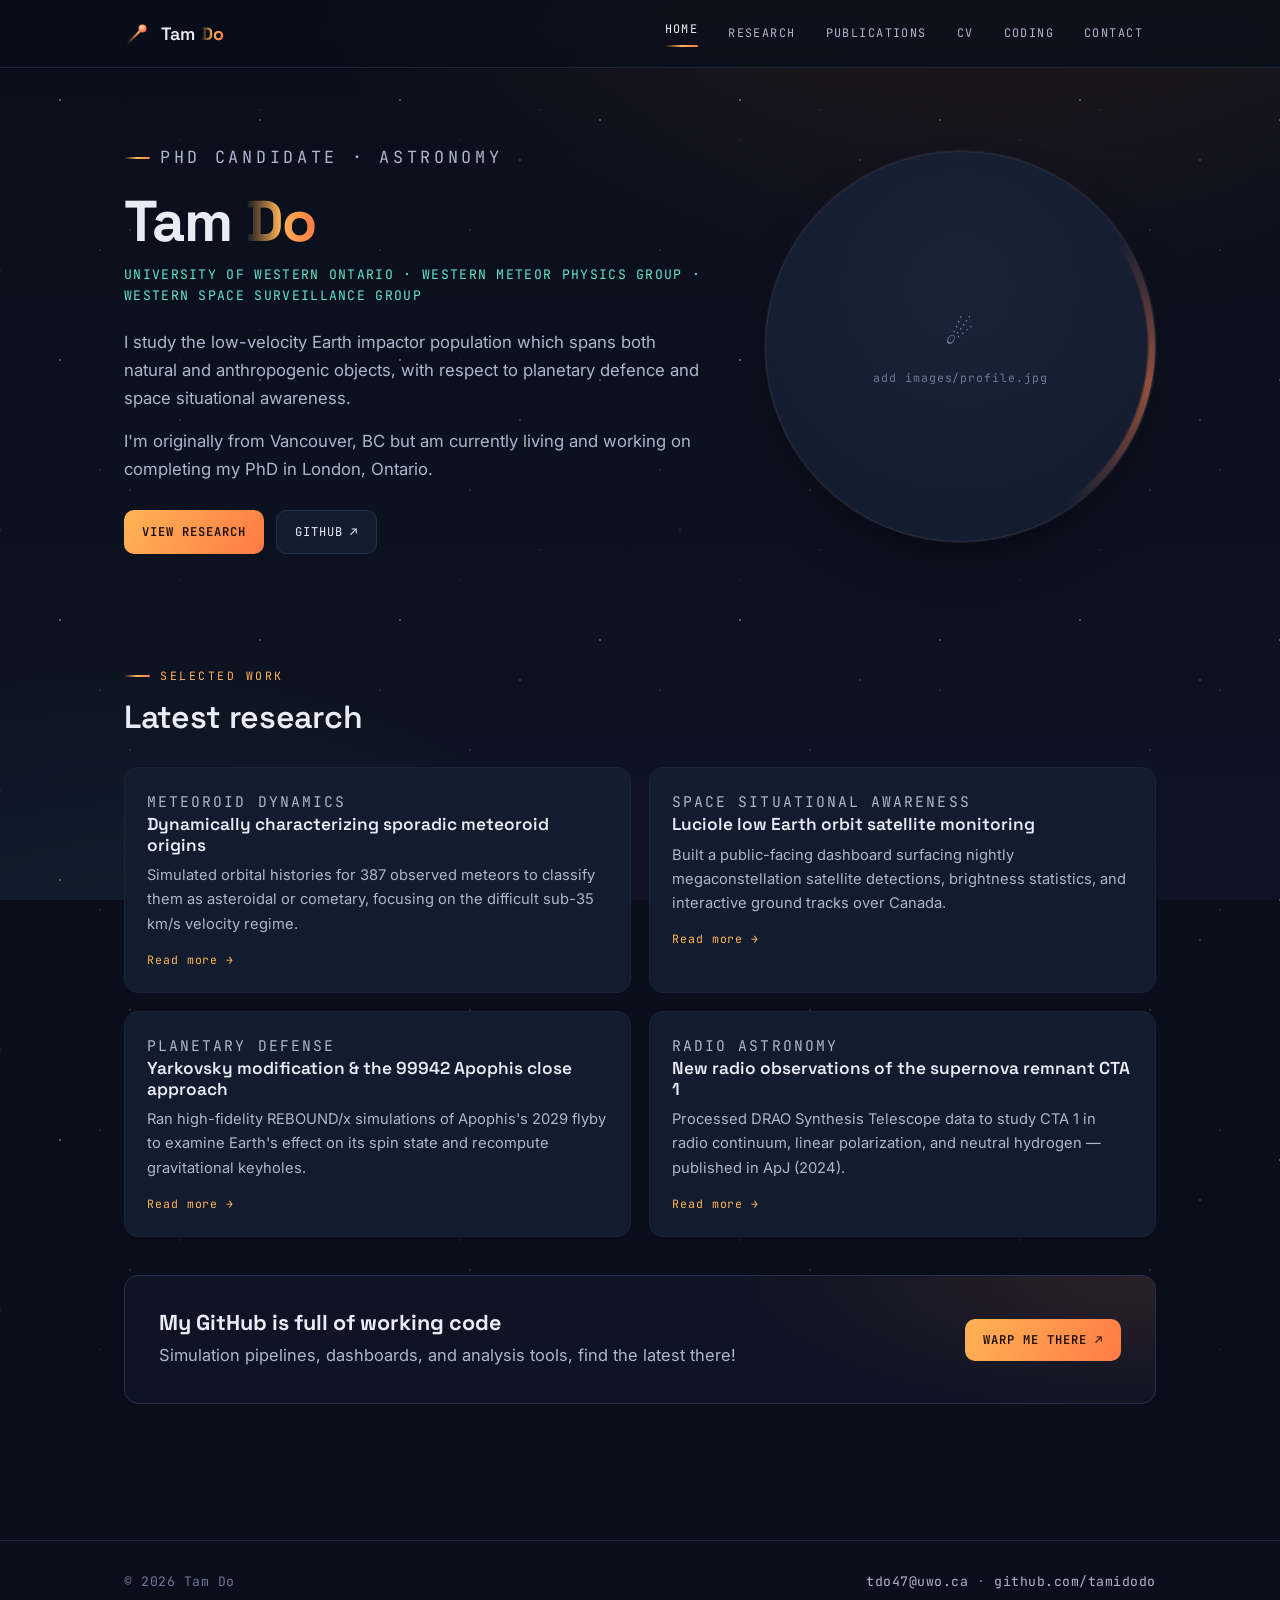
==== commit 283116d3: "Update website" ====
--- a/index.html
+++ b/index.html
@@ -1,144 +1,146 @@
 <!DOCTYPE html>
 <html lang="en">
+
 <head>
-<meta charset="UTF-8">
-<meta name="viewport" content="width=device-width, initial-scale=1">
-<title>Tammy Do — Astronomy</title>
-<meta name="description" content="Tammy Do — PhD candidate in Astronomy at the University of Western Ontario, studying the dynamical origins of meteoroids, satellite monitoring, and planetary defense.">
-<link rel="preconnect" href="https://fonts.googleapis.com">
-<link rel="preconnect" href="https://fonts.gstatic.com" crossorigin>
-<link href="https://fonts.googleapis.com/css2?family=Space+Grotesk:wght@400;500;600;700&family=Inter:wght@400;500;600&family=JetBrains+Mono:wght@400;500&display=swap" rel="stylesheet">
-<link rel="stylesheet" href="css/style.css">
+  <meta charset="UTF-8">
+  <meta name="viewport" content="width=device-width, initial-scale=1">
+  <title>Tam Do — Astronomy</title>
+  <meta name="description"
+    content="Tam Do — PhD candidate in Astronomy at the University of Western Ontario, studying the dynamical origins of meteoroids, satellite monitoring, and planetary defense.">
+  <link rel="preconnect" href="https://fonts.googleapis.com">
+  <link rel="preconnect" href="https://fonts.gstatic.com" crossorigin>
+  <link
+    href="https://fonts.googleapis.com/css2?family=Space+Grotesk:wght@400;500;600;700&family=Inter:wght@400;500;600&family=JetBrains+Mono:wght@400;500&display=swap"
+    rel="stylesheet">
+  <link rel="stylesheet" href="css/style.css">
 </head>
+
 <body>
-<div class="sky" aria-hidden="true"></div>
-<div class="meteor" aria-hidden="true"></div>
+  <div class="sky" aria-hidden="true"></div>
+  <div class="meteor" aria-hidden="true"></div>
 
-<!-- NAV -->
-<header class="nav">
-  <div class="nav__inner">
-    <a class="brand" href="index.html">
-      <span class="brand__mark" aria-hidden="true">
-        <svg viewBox="0 0 26 26" fill="none">
-          <path d="M3 23 L15.5 10.5" stroke="url(#mg)" stroke-width="2.4" stroke-linecap="round"/>
-          <circle cx="18.5" cy="7.5" r="4" fill="url(#mg2)"/>
-          <defs>
-            <linearGradient id="mg" x1="3" y1="23" x2="15.5" y2="10.5" gradientUnits="userSpaceOnUse">
-              <stop stop-color="#ff7a45" stop-opacity="0"/><stop offset="1" stop-color="#ffb454"/>
-            </linearGradient>
-            <radialGradient id="mg2" cx="0.4" cy="0.35" r="0.7">
-              <stop stop-color="#ffd9a0"/><stop offset="1" stop-color="#ff5c3a"/>
-            </radialGradient>
-          </defs>
-        </svg>
-      </span>
-      <span>Tammy <b class="accent">Do</b></span>
-    </a>
-    <button class="nav__toggle" aria-label="Toggle menu">☰</button>
-    <ul class="menu">
-      <li><a href="index.html" class="active">Home</a></li>
-      <li><a href="research.html">Research</a></li>
-      <li><a href="publications.html">Publications</a></li>
-      <li><a href="cv.html">CV</a></li>
-      <li><a href="coding.html">Coding</a></li>
-      <li><a href="contact.html">Contact</a></li>
-    </ul>
-  </div>
-</header>
+  <!-- NAV -->
+  <header class="nav">
+    <div class="nav__inner">
+      <a class="brand" href="index.html">
+        <span class="brand__mark" aria-hidden="true">
+          <svg viewBox="0 0 26 26" fill="none">
+            <path d="M3 23 L15.5 10.5" stroke="url(#mg)" stroke-width="2.4" stroke-linecap="round" />
+            <circle cx="18.5" cy="7.5" r="4" fill="url(#mg2)" />
+            <defs>
+              <linearGradient id="mg" x1="3" y1="23" x2="15.5" y2="10.5" gradientUnits="userSpaceOnUse">
+                <stop stop-color="#ff7a45" stop-opacity="0" />
+                <stop offset="1" stop-color="#ffb454" />
+              </linearGradient>
+              <radialGradient id="mg2" cx="0.4" cy="0.35" r="0.7">
+                <stop stop-color="#ffd9a0" />
+                <stop offset="1" stop-color="#ff5c3a" />
+              </radialGradient>
+            </defs>
+          </svg>
+        </span>
+        <span>Tam <b class="accent">Do</b></span>
+      </a>
+      <button class="nav__toggle" aria-label="Toggle menu">☰</button>
+      <ul class="menu">
+        <li><a href="index.html" class="active">Home</a></li>
+        <li><a href="research.html">Research</a></li>
+        <li><a href="publications.html">Publications</a></li>
+        <li><a href="cv.html">CV</a></li>
+        <li><a href="coding.html">Coding</a></li>
+        <li><a href="contact.html">Contact</a></li>
+      </ul>
+    </div>
+  </header>
 
-<main>
-  <!-- HERO -->
-  <section class="hero wrap">
-    <div class="hero__grid">
-      <div>
-        <p class="eyebrow">PhD candidate · Astronomy</p>
-        <h1>Tammy <span class="accent">Do</span></h1>
-        <p class="role">University of Western Ontario · Western Meteor Physics Group</p>
-        <p>I study the dynamical origins of meteoroids — working out whether the small bodies that strike Earth's atmosphere came from asteroids or comets by reconstructing their orbital evolution histories. My work spans low-velocity Earth impactors, satellite and debris re-entry detection, and space situational awareness.</p>
-        <p>Before Western, I completed a BSc in Honours Physics and Astronomy at the University of British Columbia, with research in planetary defense and radio astronomy.</p>
-        <p class="lorem">[Add a sentence or two here in your own voice — what draws you to this work, or what you're most excited about right now. Lorem ipsum dolor sit amet, consectetur adipiscing elit.]</p>
-        <div class="hero__cta">
-          <a class="btn btn--solid" href="research.html">View research</a>
-          <a class="btn" href="https://github.com/tamidodo" target="_blank" rel="noopener">GitHub ↗</a>
+  <main>
+    <!-- HERO -->
+    <section class="hero wrap">
+      <div class="hero__grid">
+        <div>
+          <p class="eyebrow">PhD candidate · Astronomy</p>
+          <h1>Tam <span class="accent">Do</span></h1>
+          <p class="role">University of Western Ontario · Western Meteor Physics Group · Western Space Surveillance
+            Group</p>
+          <p>I study the low-velocity Earth impactor population which spans both natural and anthropogenic objects, with
+            respect to planetary defence and space situational awareness.</p>
+          <p>I'm originally from Vancouver, BC but am currently living and working on completing my PhD in London,
+            Ontario.</p>
+          <div class="hero__cta">
+            <a class="btn btn--solid" href="research.html">View research</a>
+            <a class="btn" href="https://github.com/tamidodo" target="_blank" rel="noopener">GitHub ↗</a>
+          </div>
+        </div>
+        <div class="portrait">
+          <!-- Replace the placeholder below with: <img src="images/profile.jpg" alt="Tam Do"> -->
+          <div class="portrait__ph">
+            <span>☄</span>
+            add images/profile.jpg
+          </div>
         </div>
       </div>
-      <div class="portrait">
-        <!-- Replace the placeholder below with: <img src="images/profile.jpg" alt="Tammy Do"> -->
-        <div class="portrait__ph">
-          <span>☄</span>
-          add images/profile.jpg
+    </section>
+
+    <!-- LATEST RESEARCH -->
+    <section class="section wrap">
+      <div class="section__head">
+        <p class="eyebrow">Selected work</p>
+        <h2 class="section__title">Latest research</h2>
+      </div>
+      <div class="cards">
+        <a class="card" href="research.html#meteoroids">
+          <p class="card__tag">Meteoroid dynamics</p>
+          <h3>Dynamically characterizing sporadic meteoroid origins</h3>
+          <p>Simulated orbital histories for 387 observed meteors to classify them as asteroidal or cometary, focusing
+            on the difficult sub-35 km/s velocity regime.</p>
+          <span class="card__more">Read more →</span>
+        </a>
+        <a class="card" href="research.html#luciole">
+          <p class="card__tag">Space situational awareness</p>
+          <h3>Luciole low Earth orbit satellite monitoring</h3>
+          <p>Built a public-facing dashboard surfacing nightly megaconstellation satellite detections, brightness
+            statistics, and interactive ground tracks over Canada.</p>
+          <span class="card__more">Read more →</span>
+        </a>
+        <a class="card" href="research.html#apophis">
+          <p class="card__tag">Planetary defense</p>
+          <h3>Yarkovsky modification &amp; the 99942 Apophis close approach</h3>
+          <p>Ran high-fidelity REBOUND/x simulations of Apophis's 2029 flyby to examine Earth's effect on its spin state
+            and recompute gravitational keyholes.</p>
+          <span class="card__more">Read more →</span>
+        </a>
+        <a class="card" href="research.html#cta1">
+          <p class="card__tag">Radio astronomy</p>
+          <h3>New radio observations of the supernova remnant CTA 1</h3>
+          <p>Processed DRAO Synthesis Telescope data to study CTA 1 in radio continuum, linear polarization, and neutral
+            hydrogen — published in ApJ (2024).</p>
+          <span class="card__more">Read more →</span>
+        </a>
+      </div>
+    </section>
+
+
+    <!-- GITHUB CALLOUT -->
+    <section class="wrap">
+      <div class="callout">
+        <div>
+          <h3>My GitHub is full of working code</h3>
+          <p>Simulation pipelines, dashboards, and analysis tools, find the latest there!</p>
         </div>
+        <a class="btn btn--solid" href="https://github.com/tamidodo" target="_blank" rel="noopener">Warp me there ↗</a>
       </div>
+    </section>
+  </main>
+
+  <footer class="foot">
+    <div class="wrap">
+      <p>© 2026 Tam Do</p>
+      <p><a href="mailto:tdo47@uwo.ca">tdo47@uwo.ca</a> · <a href="https://github.com/tamidodo" target="_blank"
+          rel="noopener">github.com/tamidodo</a></p>
     </div>
-  </section>
+  </footer>
 
-  <!-- LATEST RESEARCH -->
-  <section class="section wrap">
-    <div class="section__head">
-      <p class="eyebrow">Selected work</p>
-      <h2 class="section__title">Latest research</h2>
-    </div>
-    <div class="cards">
-      <a class="card" href="research.html#meteoroids">
-        <p class="card__tag">Meteoroid dynamics</p>
-        <h3>Dynamically characterizing sporadic meteoroid origins</h3>
-        <p>Simulated orbital histories for 387 observed meteors to classify them as asteroidal or cometary, focusing on the difficult sub-35 km/s velocity regime.</p>
-        <span class="card__more">Read more →</span>
-      </a>
-      <a class="card" href="research.html#luciole">
-        <p class="card__tag">Space situational awareness</p>
-        <h3>Luciole low Earth orbit satellite monitoring</h3>
-        <p>Built a public-facing dashboard surfacing nightly megaconstellation satellite detections, brightness statistics, and interactive ground tracks over Canada.</p>
-        <span class="card__more">Read more →</span>
-      </a>
-      <a class="card" href="research.html#apophis">
-        <p class="card__tag">Planetary defense</p>
-        <h3>Yarkovsky modification &amp; the 99942 Apophis close approach</h3>
-        <p>Ran high-fidelity REBOUND/x simulations of Apophis's 2029 flyby to examine Earth's effect on its spin state and recompute gravitational keyholes.</p>
-        <span class="card__more">Read more →</span>
-      </a>
-      <a class="card" href="research.html#cta1">
-        <p class="card__tag">Radio astronomy</p>
-        <h3>New radio observations of the supernova remnant CTA 1</h3>
-        <p>Processed DRAO Synthesis Telescope data to study CTA 1 in radio continuum, linear polarization, and neutral hydrogen — published in ApJ (2024).</p>
-        <span class="card__more">Read more →</span>
-      </a>
-    </div>
-  </section>
+  <script src="js/main.js"></script>
+</body>
 
-  <!-- IN THE NEWS (placeholder) -->
-  <section class="section wrap">
-    <div class="section__head">
-      <p class="eyebrow">Press &amp; talks</p>
-      <h2 class="section__title">In the news</h2>
-    </div>
-    <p class="lorem" style="margin-top:-10px;margin-bottom:20px;">Replace these with real coverage, interviews, or talk recordings. The link text and source label on each row are editable.</p>
-    <ul class="linklist">
-      <li><a href="#"><span class="src">Talk</span><span class="lorem">Lorem ipsum — title of a recorded talk or conference presentation</span></a></li>
-      <li><a href="#"><span class="src">Article</span><span class="lorem">Dolor sit amet — popular-science coverage of your work</span></a></li>
-      <li><a href="#"><span class="src">Interview</span><span class="lorem">Consectetur adipiscing — podcast or department feature</span></a></li>
-    </ul>
-  </section>
-
-  <!-- GITHUB CALLOUT -->
-  <section class="wrap">
-    <div class="callout">
-      <div>
-        <h3>My GitHub is full of working code</h3>
-        <p>Simulation pipelines, dashboards, and analysis tools — find the latest there.</p>
-      </div>
-      <a class="btn btn--solid" href="https://github.com/tamidodo" target="_blank" rel="noopener">Warp me there ↗</a>
-    </div>
-  </section>
-</main>
-
-<footer class="foot">
-  <div class="wrap">
-    <p>© 2026 Tammy Do</p>
-    <p><a href="mailto:tdo47@uwo.ca">tdo47@uwo.ca</a> · <a href="https://github.com/tamidodo" target="_blank" rel="noopener">github.com/tamidodo</a></p>
-  </div>
-</footer>
-
-<script src="js/main.js"></script>
-</body>
-</html>
+</html>
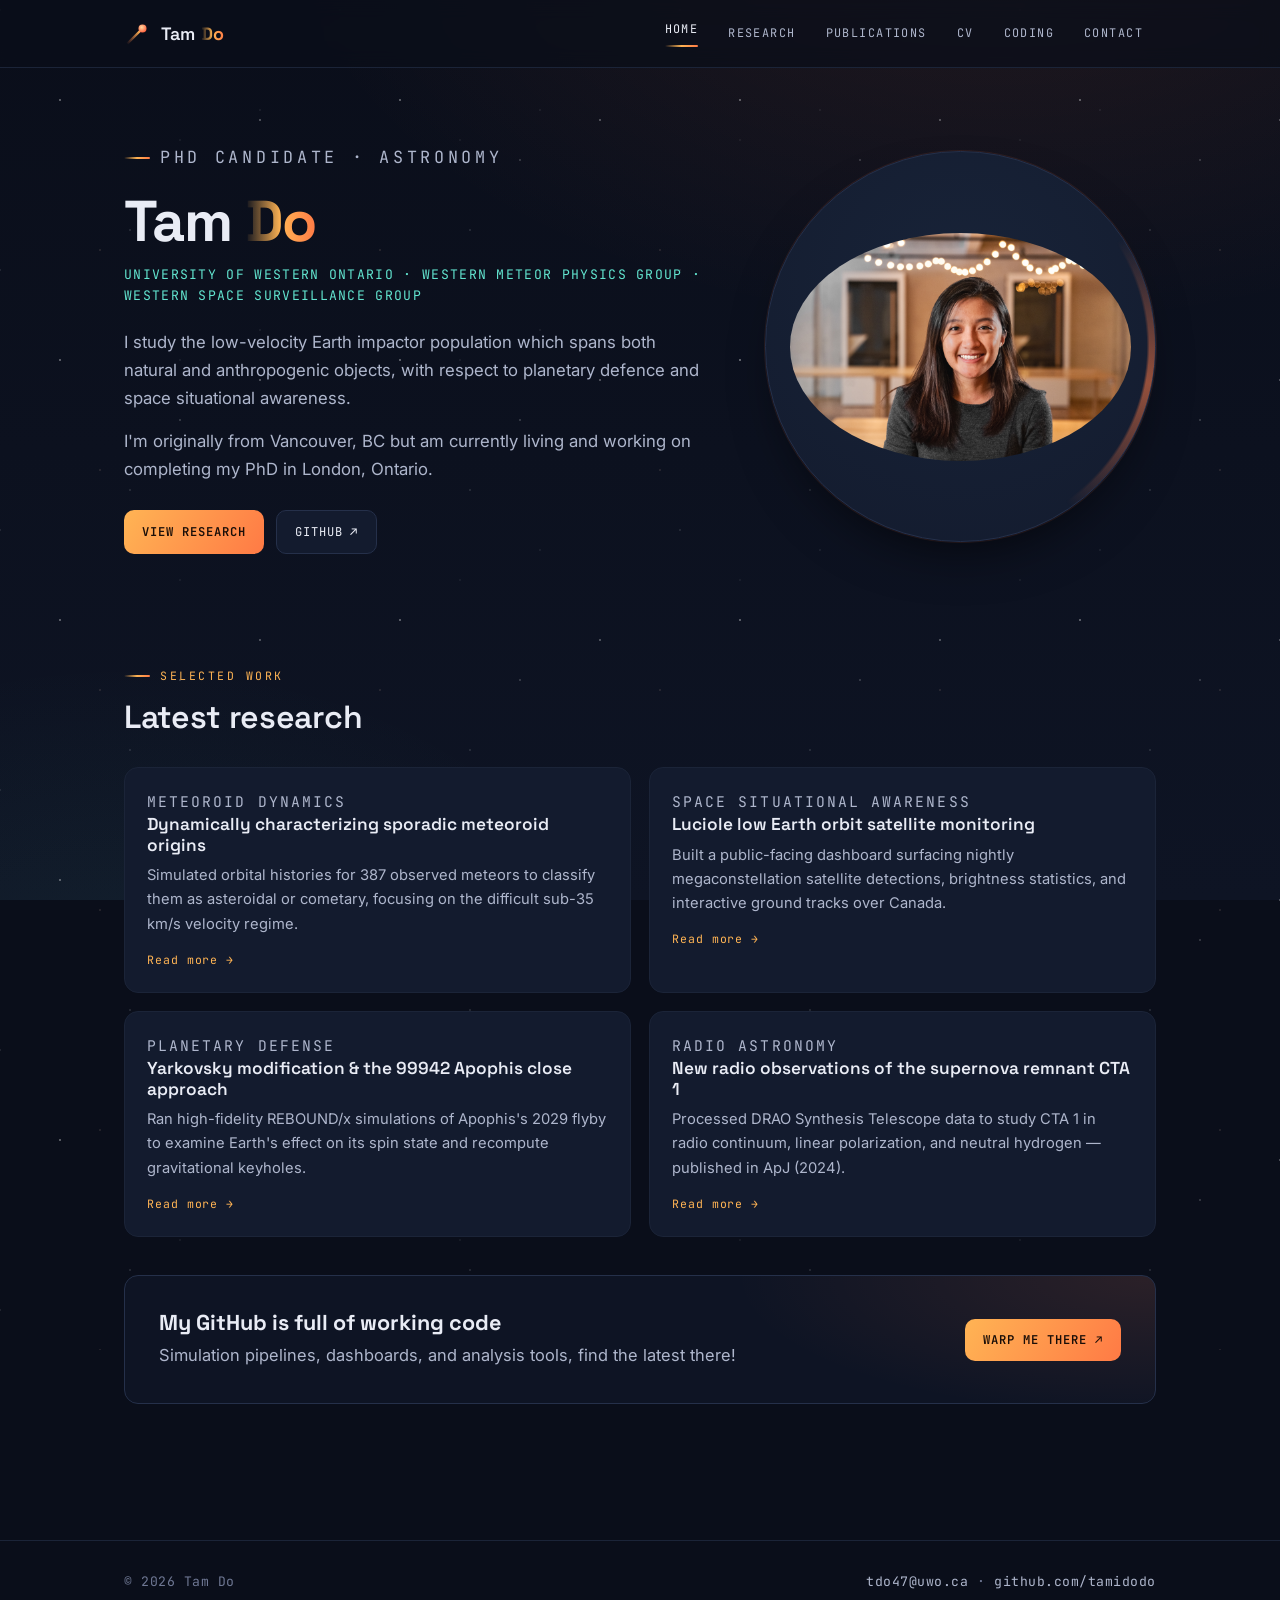
==== commit fb964e12: "minor edits" ====
--- a/index.html
+++ b/index.html
@@ -72,10 +72,8 @@
           </div>
         </div>
         <div class="portrait">
-          <!-- Replace the placeholder below with: <img src="images/profile.jpg" alt="Tam Do"> -->
           <div class="portrait__ph">
-            <span>☄</span>
-            add images/profile.jpg
+            <img src="images/profile.jpg" alt="Tam Do">
           </div>
         </div>
       </div>
